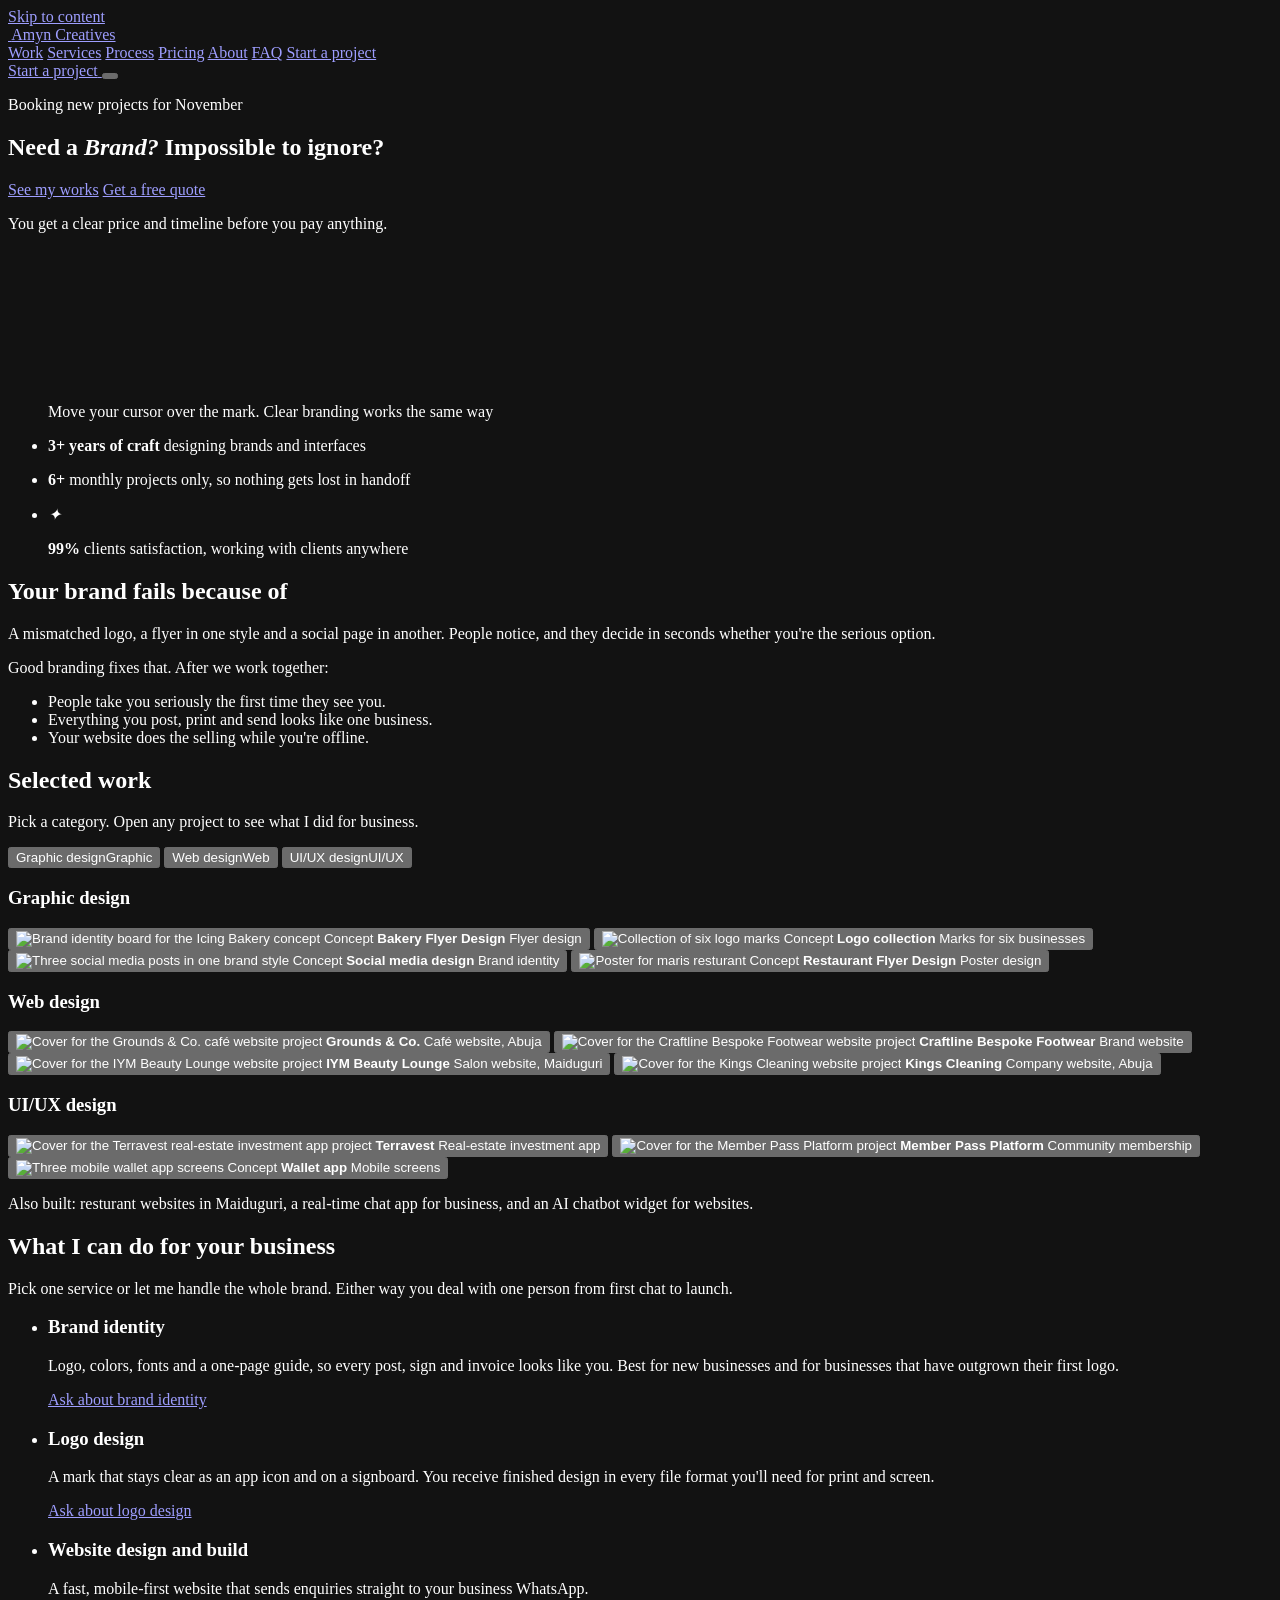
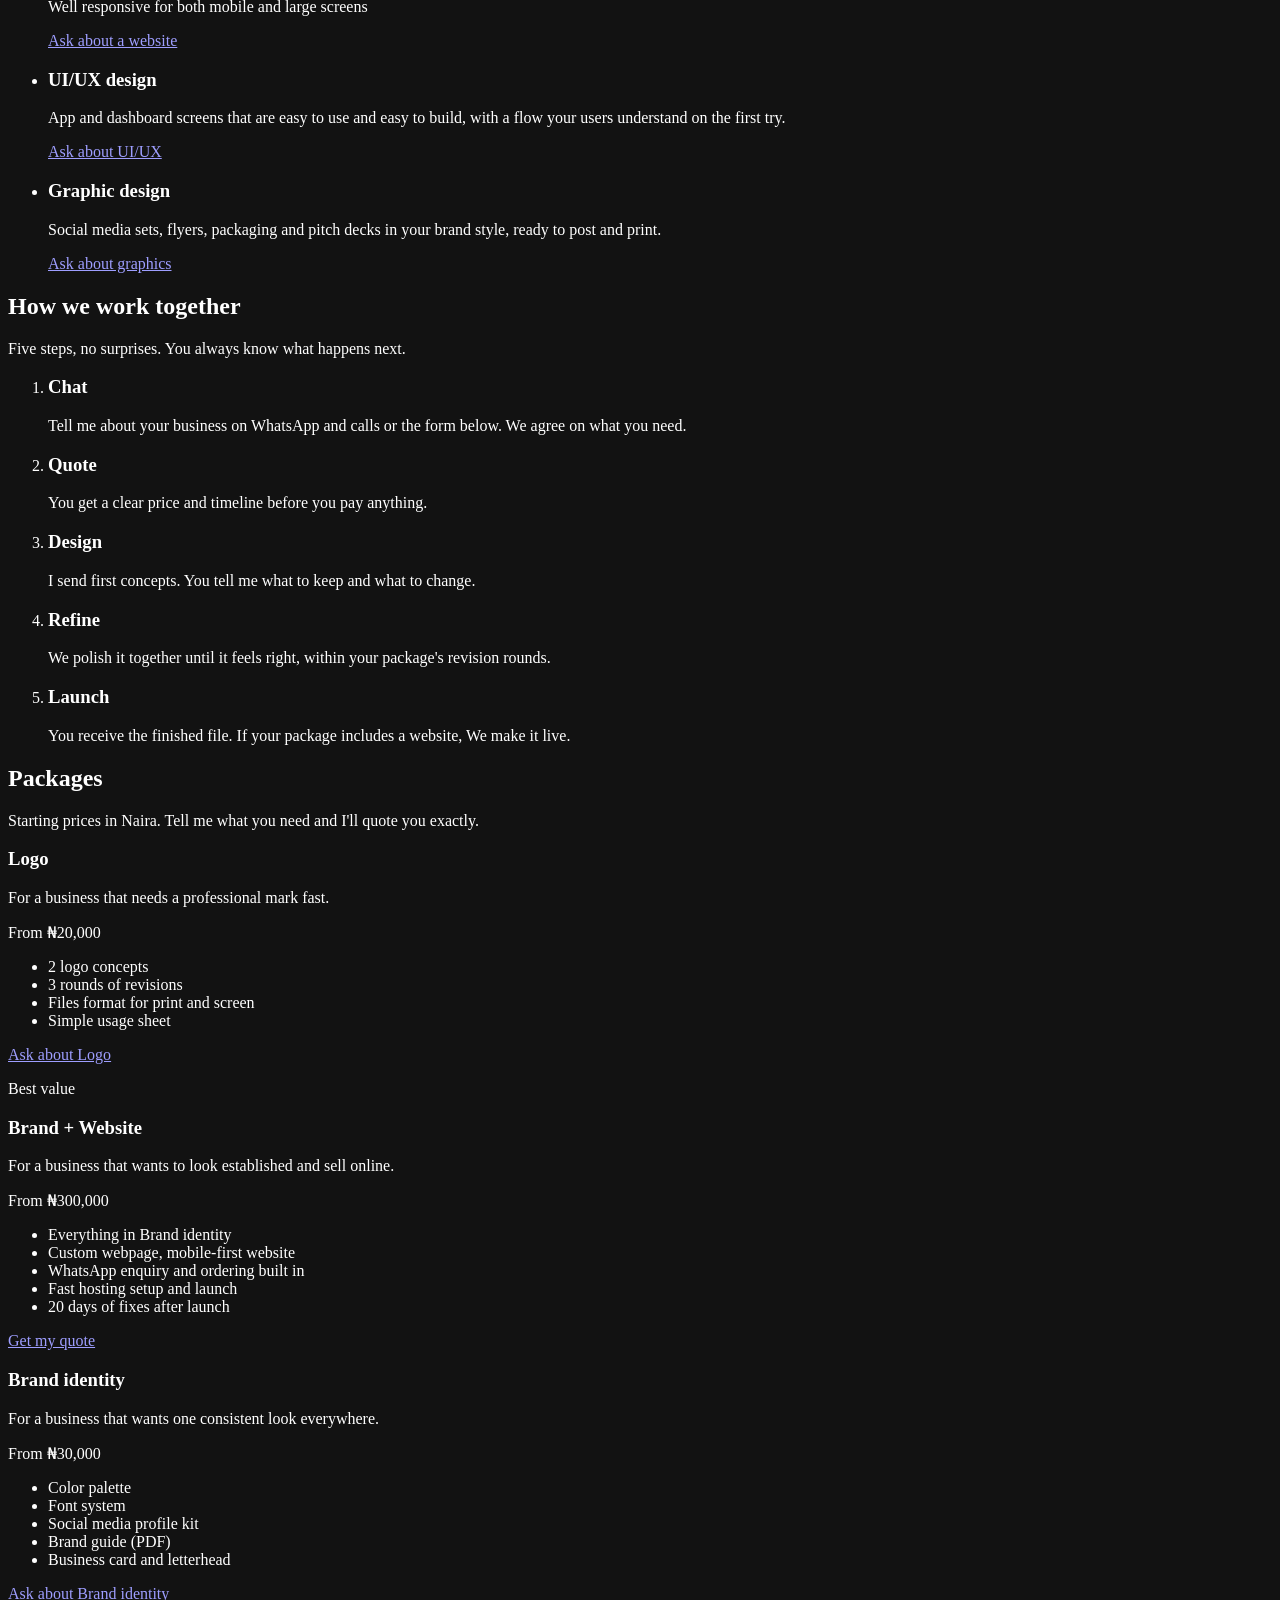
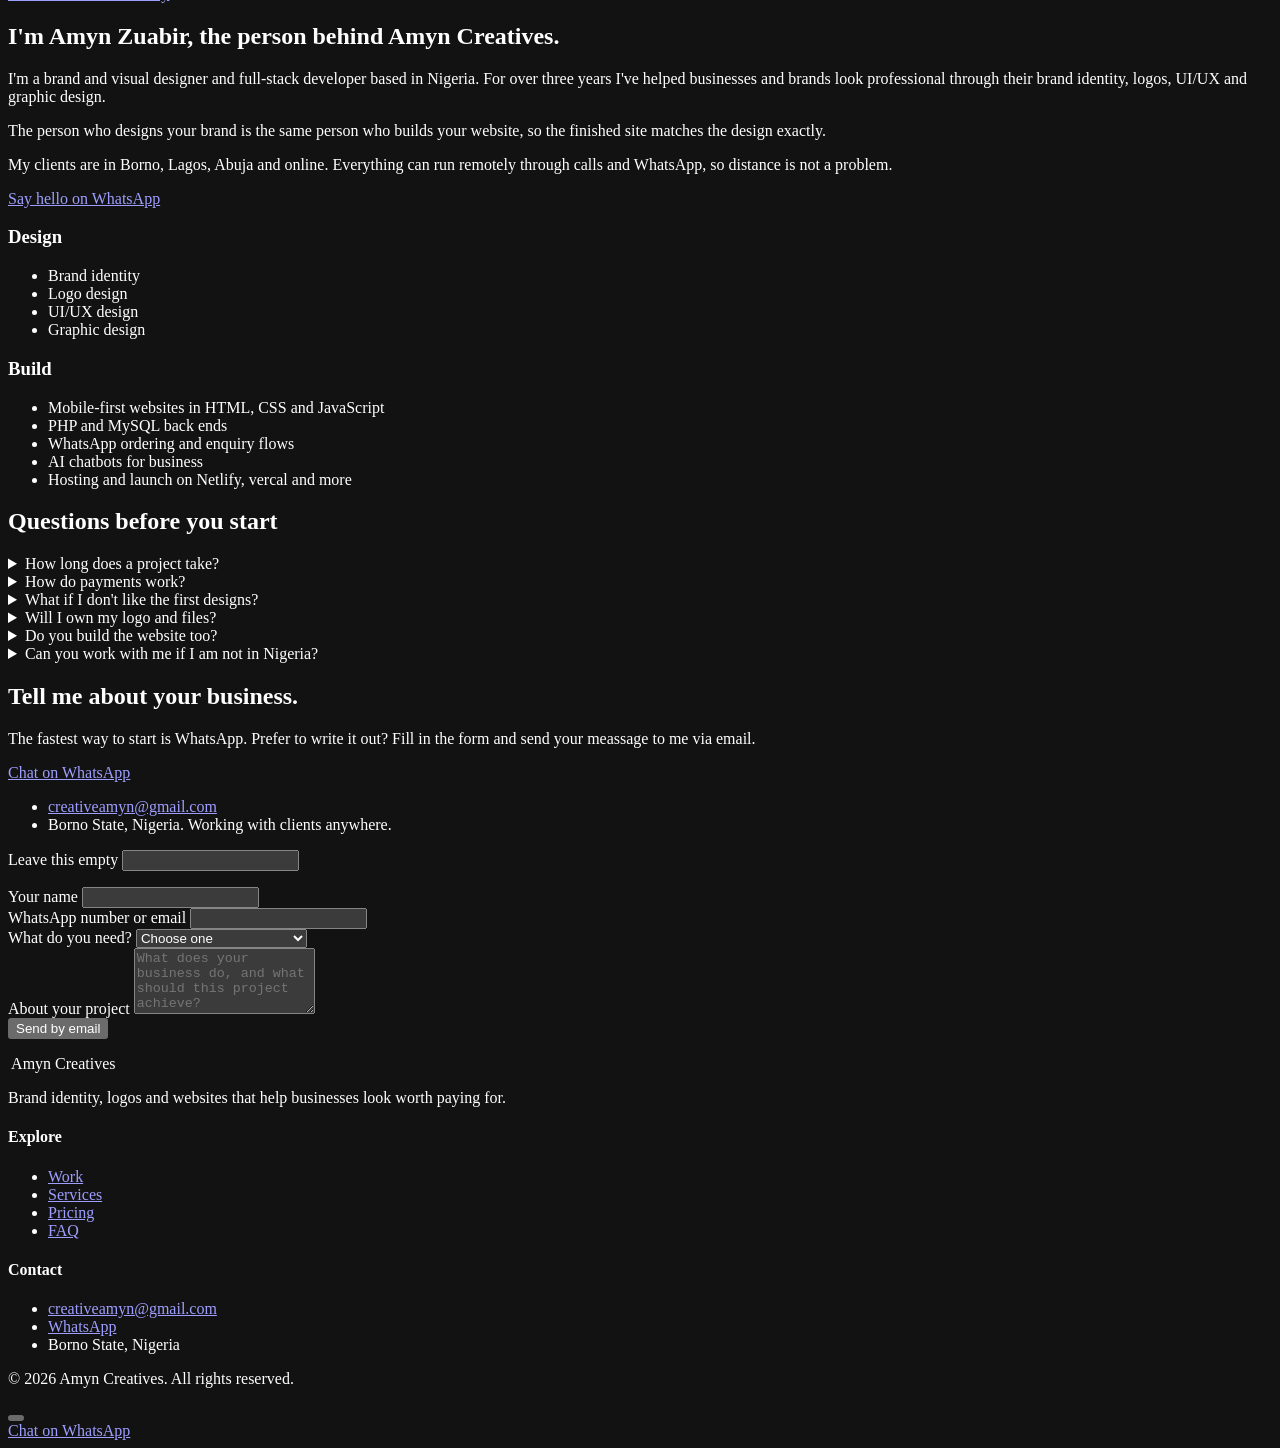
==== index.html @ 9a2e83d0 "Add files via upload" ====
<!DOCTYPE html>
<html lang="en" class="no-js">
<head>
  <meta charset="utf-8">
  <meta name="viewport" content="width=device-width, initial-scale=1, viewport-fit=cover">
  <title>Amyn Creatives | Brand identity, logo and website designer in Nigeria</title>
  <meta name="description" content="Amyn Creatives designs logos and brand identities, then builds the website that turns visitors into customers. Based in Borno State, working with clients across Nigeria and beyond.">
  <meta name="theme-color" content="#080B14">
  <meta name="color-scheme" content="dark">
  <link rel="canonical" href="https://amynpixels.netlify.app/">
  <link rel="icon" href="assets/favicon.png" type="image/png">

  <meta property="og:type" content="website">
  <meta property="og:title" content="Amyn Creatives | Build a brand that looks worth paying for">
  <meta property="og:description" content="Logo, brand identity and website design by Amyn. See my works and get a free quote on WhatsApp.">
  <meta property="og:url" content="https://amynpixels.netlify.app/">
  <meta property="og:image" content="https://amynpixels.netlify.app/assets/og-image.jpg">
  <meta property="og:image:width" content="1200">
  <meta property="og:image:height" content="630">
  <meta name="twitter:card" content="summary_large_image">

  <script>document.documentElement.className = "js";</script>

  <link rel="preload" href="assets/fonts/bricolage-grotesque-latin-wght-normal.woff2" as="font" type="font/woff2" crossorigin>
  <link rel="preload" href="assets/fonts/instrument-sans-latin-wght-normal.woff2" as="font" type="font/woff2" crossorigin>
  <link rel="preload" href="assets/fonts/fa-solid-subset.woff2" as="font" type="font/woff2" crossorigin>
  <link rel="stylesheet" href="css/fonts.css">
  <link rel="stylesheet" href="css/icons.css">
  <link rel="stylesheet" href="css/base.css">
  <link rel="stylesheet" href="css/components.css">
  <link rel="stylesheet" href="css/sections.css">
  <link rel="stylesheet" href="css/motion.css">
  <link rel="stylesheet" href="css/responsive.css">

  <script type="application/ld+json">
  {
    "@context": "https://schema.org",
    "@type": "ProfessionalService",
    "name": "Amyn Creatives",
    "description": "Brand identity, logo design, UI/UX and website design and development.",
    "url": "https://amynpixels.netlify.app/",
    "email": "creativeamyn@gmail.com",
    "areaServed": "Nigeria",
    "address": { "@type": "PostalAddress", "addressRegion": "Borno State", "addressCountry": "NG" },
    "founder": { "@type": "Person", "name": "Amyn" },
    "knowsAbout": ["Brand identity", "Logo design", "UI/UX design", "Graphic design", "Web development"]
  }
  </script>
</head>

 
<body data-whatsapp="2349039092831" data-hero-image="./assets/logo.png" data-hero-alt="" data-email="creativeamyn@gmail.com">

<svg width="0" height="0" style="position:absolute" aria-hidden="true" focusable="false">
  <symbol id="i-mark" viewBox="0 0 30 30">
    <rect width="30" height="30" rx="7" fill="#2B35F5"/>
    <g fill="#fff"><rect x="9" y="6" width="4" height="4"/><rect x="13" y="6" width="4" height="4"/><rect x="17" y="6" width="4" height="4"/><rect x="5" y="10" width="4" height="4"/><rect x="21" y="10" width="4" height="4"/><rect x="5" y="14" width="4" height="4"/><rect x="9" y="14" width="4" height="4"/><rect x="13" y="14" width="4" height="4"/><rect x="17" y="14" width="4" height="4"/><rect x="21" y="14" width="4" height="4"/><rect x="5" y="18" width="4" height="4"/><rect x="21" y="18" width="4" height="4"/><rect x="5" y="22" width="4" height="4"/><rect x="21" y="22" width="4" height="4"/></g>
    <rect x="21" y="2" width="4" height="4" fill="#FFC21A"/>
  </symbol>
</svg>

<a class="skip" href="#main">Skip to content</a>
<div class="progress" id="progress" aria-hidden="true"></div>

<header class="site-header" id="top">
  <div class="wrap bar">
    <a class="brand" href="#top" aria-label="Amyn Creatives, back to top">
      <!-- <svg class="brand-mark" width="30" height="30" aria-hidden="true"><use href="#i-mark"/></svg> -->
      <img src="/assets/logo.png" class="brand-mark" alt="">
      <span>Amyn Creatives</span>
    </a>

    <nav class="nav" id="nav" aria-label="Main">
      <a href="#work">Work</a>
      <a href="#services">Services</a>
      <a href="#process">Process</a>
      <a href="#pricing">Pricing</a>
      <a href="#about">About</a>
      <a href="#faq">FAQ</a>
      <a class="nav-cta" href="#contact" data-wa data-wa-msg="Hi Amyn, I found your portfolio and I'd like to talk about a project."><i class="fa-brands fa-whatsapp ico" aria-hidden="true"></i><span>Start a project</span></a>
    </nav>

    <div class="head-actions">
      <a class="btn btn-sm btn-primary" href="#contact" data-wa data-wa-msg="Hi Amyn, I found your portfolio and I'd like to talk about a project.">
        <i class="fa-brands fa-whatsapp ico" aria-hidden="true"></i><span>Start a project</span>
      </a>
      <a class="icon-btn wa" href="#contact" data-wa data-wa-msg="Hi Amyn, I found your portfolio and I'd like to talk about a project." aria-label="Chat on WhatsApp">
        <i class="fa-brands fa-whatsapp" aria-hidden="true"></i>
      </a>
      <button class="icon-btn menu-btn" id="menuBtn" type="button" aria-expanded="false" aria-controls="nav" aria-label="Open menu">
        <i class="fa-solid fa-bars" aria-hidden="true"></i><i class="fa-solid fa-xmark" aria-hidden="true"></i>
      </button>
    </div>
  </div>
</header>

<main id="main">

  <!-- HERO -->
  <section class="hero" aria-labelledby="hero-title">
    <div class="wrap hero-grid">
      <div class="hero-copy">
        <p class="status"><span class="dot" aria-hidden="true"></span>Booking new projects for November</p>
        <h1 id="hero-title">
          <span class="line"><span>Need a <em>Brand?</em> Impossible to ignore?</span></span>
        </h1>
        <div class="cta-row">
          <a class="btn btn-ghost btn-lg" href="#work"><span>See my works</span></a>
          <a class="btn btn-primary btn-lg" href="#contact" data-wa data-wa-msg="Hi Amyn, I found your portfolio. I'd like a quote for my project.">
            <i class="fa-brands fa-whatsapp ico" aria-hidden="true"></i><span>Get a free quote</span>
          </a>
        </div>
        <p class="reassure">You get a clear price and timeline before you pay anything.</p>
      </div>

      <figure class="hero-visual">
        <div class="lens-frame"><canvas id="lens" aria-hidden="true"></canvas></div>
        <figcaption id="lensHint">Move your cursor over the mark. Clear branding works the same way</figcaption>
      </figure>
    </div>

    <ul class="wrap facts">
      <li><span class="chip"><i class="fa-solid fa-award" aria-hidden="true"></i></span><p><strong>3+ years of craft</strong> designing brands and interfaces</p></li>
      <li><span class="chip"><i class="fa-solid fa-layer-group" aria-hidden="true"></i></span><p><strong>6+</strong> monthly projects only, so nothing gets lost in handoff</p></li>
      <li><span class="chip"><i class="fa-solid aria-hidden="true">✦</i></span><p><strong>99%</strong> clients satisfaction, working with clients anywhere</p></li>
    </ul>
  </section>

  <!-- PROBLEM / PROMISE --> 
  <section class="section shift" aria-labelledby="shift-title">
    <div class="wrap shift-grid">
      <h2 id="shift-title" data-reveal>Your brand fails because of</h2>
      <div class="shift-body" data-reveal>
        <p>A mismatched logo, a flyer in one style and a social page in another. People notice, and they decide in seconds whether you're the serious option.</p>
        <p>Good branding fixes that. After we work together:</p>
        <ul class="plain">
          <li>People take you seriously the first time they see you.</li>
          <li>Everything you post, print and send looks like one business.</li>
          <li>Your website does the selling while you're offline.</li>
        </ul>
      </div>
    </div>
  </section>

  <!-- WORK -->
  <section class="section" id="work" aria-labelledby="work-title">
    <div class="wrap">
      <div class="section-head" data-reveal>
        <h2 id="work-title">Selected work</h2>
        <p>Pick a category. Open any project to see what I did for business.</p>
      </div>

      <div class="tabs" id="workTabs" role="tablist" aria-label="Project categories" data-reveal>
        <span class="tab-ink" aria-hidden="true"></span>
        <button class="tab" role="tab" id="tab-graphic" type="button" aria-selected="true" aria-controls="panel-graphic" data-tab="graphic">
          <i class="fa-solid fa-palette" aria-hidden="true"></i><span class="long">Graphic design</span><span class="short">Graphic</span>
        </button>
        <button class="tab" role="tab" id="tab-web" type="button" aria-selected="false" aria-controls="panel-web" tabindex="-1" data-tab="web">
          <i class="fa-solid fa-laptop-code" aria-hidden="true"></i><span class="long">Web design</span><span class="short">Web</span>
        </button>
        <button class="tab" role="tab" id="tab-ux" type="button" aria-selected="false" aria-controls="panel-ux" tabindex="-1" data-tab="ux">
          <i class="fa-solid fa-mobile-screen-button" aria-hidden="true"></i><span class="long">UI/UX design</span><span class="short">UI/UX</span>
        </button>
      </div>

      <div class="tab-panels">
        <!-- Graphic design -->
        <div class="panel" id="panel-graphic" role="tabpanel" aria-labelledby="tab-graphic" data-layout="b">
          <h3 class="panel-title">Graphic design</h3>
          <button class="work" type="button" data-project="icing-bakery">
            <img src="assets/work/Icingbakery.jpg" width="1600" height="1100" alt="Brand identity board for the Icing Bakery concept" loading="eager">
            <span class="work-badge">Concept</span><span class="work-open" aria-hidden="true"><i class="fa-solid fa-expand"></i></span>
            <span class="work-cap"><strong>Bakery Flyer Design </strong> Flyer design</span>
          </button>
          <button class="work" type="button" data-project="logo-collection">
            <img src="assets/work/logo-collection.webp" width="1600" height="1100" alt="Collection of six logo marks" loading="eager">
            <span class="work-badge">Concept</span><span class="work-open" aria-hidden="true"><i class="fa-solid fa-expand"></i></span>
            <span class="work-cap"><strong>Logo collection</strong> Marks for six businesses</span>
          </button>
          <button class="work" type="button" data-project="social-set">
            <img src="assets/work/shoptab.jpg" width="1600" height="1100" alt="Three social media posts in one brand style" loading="eager">
            <span class="work-badge">Concept</span><span class="work-open" aria-hidden="true"><i class="fa-solid fa-expand"></i></span>
            <span class="work-cap"><strong>Social media design</strong> Brand identity</span>
          </button>
          <button class="work" type="button" data-project="maris-foods">
            <img src="assets/work/marisfoods.jpg" width="1600" height="1100" alt="Poster for maris resturant" loading="eager">
            <span class="work-badge">Concept</span><span class="work-open" aria-hidden="true"><i class="fa-solid fa-expand"></i></span>
            <span class="work-cap"><strong>Restaurant Flyer Design</strong> Poster design</span>
          </button>
        </div>

        <!-- Web design -->
        <div class="panel" id="panel-web" role="tabpanel" aria-labelledby="tab-web" data-layout="a">
          <h3 class="panel-title">Web design</h3>
          <button class="work" type="button" data-project="grounds">
            <img src="assets/work/grounds.webp" width="1600" height="1100" alt="Cover for the Grounds & Co. café website project" loading="eager">
            <span class="work-open" aria-hidden="true"><i class="fa-solid fa-expand"></i></span>
            <span class="work-cap"><strong>Grounds &amp; Co.</strong> Café website, Abuja</span>
          </button>
          <button class="work" type="button" data-project="craftline">
            <img src="assets/work/craftline.webp" width="1600" height="1100" alt="Cover for the Craftline Bespoke Footwear website project" loading="eager">
            <span class="work-open" aria-hidden="true"><i class="fa-solid fa-expand"></i></span>
            <span class="work-cap"><strong>Craftline Bespoke Footwear</strong> Brand website</span>
          </button>
          <button class="work" type="button" data-project="iym">
            <img src="assets/work/iym.webp" width="1600" height="1100" alt="Cover for the IYM Beauty Lounge website project" loading="eager">
            <span class="work-open" aria-hidden="true"><i class="fa-solid fa-expand"></i></span>
            <span class="work-cap"><strong>IYM Beauty Lounge</strong> Salon website, Maiduguri</span>
          </button>
          <button class="work" type="button" data-project="kings">
            <img src="assets/work/kings.webp" width="1600" height="1100" alt="Cover for the Kings Cleaning website project" loading="eager">
            <span class="work-open" aria-hidden="true"><i class="fa-solid fa-expand"></i></span>
            <span class="work-cap"><strong>Kings Cleaning</strong> Company website, Abuja</span>
          </button>
        </div>

        <!-- UI/UX design -->
        <div class="panel" id="panel-ux" role="tabpanel" aria-labelledby="tab-ux" data-layout="row3">
          <h3 class="panel-title">UI/UX design</h3>
          <button class="work" type="button" data-project="terravest">
            <img src="assets/work/terravest.webp" width="1600" height="1100" alt="Cover for the Terravest real-estate investment app project" loading="eager">
            <span class="work-open" aria-hidden="true"><i class="fa-solid fa-expand"></i></span>
            <span class="work-cap"><strong>Terravest</strong> Real-estate investment app</span>
          </button>
          <button class="work" type="button" data-project="passes">
            <img src="assets/work/passes.webp" width="1600" height="1100" alt="Cover for the Member Pass Platform project" loading="eager">
            <span class="work-open" aria-hidden="true"><i class="fa-solid fa-expand"></i></span>
            <span class="work-cap"><strong>Member Pass Platform</strong> Community membership</span>
          </button>
          <button class="work" type="button" data-project="wallet-app">
            <img src="assets/work/wallet-app.webp" width="1600" height="1100" alt="Three mobile wallet app screens" loading="eager">
            <span class="work-badge">Concept</span><span class="work-open" aria-hidden="true"><i class="fa-solid fa-expand"></i></span>
            <span class="work-cap"><strong>Wallet app</strong> Mobile screens</span>
          </button>
        </div>
      </div>

      <p class="work-more" data-reveal> <span>Also built:</span> resturant websites in Maiduguri, a real-time chat app for business, and an AI chatbot widget for websites.</p>
    </div>
  </section>

  <!-- SERVICES -->
  <section class="section alt" id="services" aria-labelledby="services-title">
    <div class="wrap">
      <div class="section-head" data-reveal>
        <h2 id="services-title">What I can do for your business</h2>
        <p>Pick one service or let me handle the whole brand. Either way you deal with one person from first chat to launch.</p>
      </div>

      <ul class="services">
        <li data-reveal>
          <div class="svc-head"><span class="chip"><i class="fa-solid fa-swatchbook" aria-hidden="true"></i></span><h3>Brand identity</h3></div>
          <p>Logo, colors, fonts and a one-page guide, so every post, sign and invoice looks like you. Best for new businesses and for businesses that have outgrown their first logo.</p>
          <a class="text-link" href="#contact" data-wa data-wa-msg="Hi Amyn, I'm interested in brand identity design.">Ask about brand identity</a>
        </li>
        <li data-reveal>
          <div class="svc-head"><span class="chip"><i class="fa-solid fa-signature" aria-hidden="true"></i></span><h3>Logo design</h3></div>
          <p>A mark that stays clear as an app icon and on a signboard. You receive finished design in every file format you'll need for print and screen.</p>
          <a class="text-link" href="#contact" data-wa data-wa-msg="Hi Amyn, I'm interested in logo design.">Ask about logo design</a>
        </li>
        <li data-reveal>
          <div class="svc-head"><span class="chip"><i class="fa-solid fa-laptop-code" aria-hidden="true"></i></span><h3>Website design and build</h3></div>
          <p>A fast, mobile-first website that sends enquiries straight to your business WhatsApp. <br> Well responsive for both mobile and large screens</p>
          <a class="text-link" href="#contact" data-wa data-wa-msg="Hi Amyn, I'm interested in a website for my business.">Ask about a website</a>
        </li>
        <li data-reveal>
          <div class="svc-head"><span class="chip"><i class="fa-solid fa-mobile-screen-button" aria-hidden="true"></i></span><h3>UI/UX design</h3></div>
          <p>App and dashboard screens that are easy to use and easy to build, with a flow your users understand on the first try.</p>
          <a class="text-link" href="#contact" data-wa data-wa-msg="Hi Amyn, I'm interested in UI/UX design for an app or product.">Ask about UI/UX</a>
        </li>
        <li data-reveal>
          <div class="svc-head"><span class="chip"><i class="fa-solid fa-palette" aria-hidden="true"></i></span><h3>Graphic design</h3></div>
          <p>Social media sets, flyers, packaging and pitch decks in your brand style, ready to post and print.</p>
          <a class="text-link" href="#contact" data-wa data-wa-msg="Hi Amyn, I need graphic design work (social posts, flyers or print).">Ask about graphics</a>
        </li>
      </ul>
    </div>
  </section>

  <!-- PROCESS -->
  <section class="section" id="process" aria-labelledby="process-title">
    <div class="wrap">
      <div class="section-head" data-reveal>
        <h2 id="process-title">How we work together</h2>
        <p>Five steps, no surprises. You always know what happens next.</p>
      </div>

      <ol class="steps" id="steps">
        <li style="--i:0"><span class="chip"><i class="fa-solid fa-comments" aria-hidden="true"></i></span><h3>Chat</h3><p>Tell me about your business on WhatsApp and calls or the form below. We agree on what you need.</p></li>
        <li style="--i:1"><span class="chip"><i class="fa-solid fa-file-invoice-dollar" aria-hidden="true"></i></span><h3>Quote</h3><p>You get a clear price and timeline before you pay anything.</p></li>
        <li style="--i:2"><span class="chip"><i class="fa-solid fa-pen-ruler" aria-hidden="true"></i></span><h3>Design</h3><p>I send first concepts. You tell me what to keep and what to change.</p></li>
        <li style="--i:3"><span class="chip"><i class="fa-solid fa-wand-magic-sparkles" aria-hidden="true"></i></span><h3>Refine</h3><p>We polish it together until it feels right, within your package's revision rounds.</p></li>
        <li style="--i:4"><span class="chip"><i class="fa-solid fa-rocket" aria-hidden="true"></i></span><h3>Launch</h3><p>You receive the finished file. If your package includes a website, We make it live.</p></li>
      </ol>
    </div>
  </section>

  <!-- PRICING -->
  <section class="section dark" id="pricing" aria-labelledby="pricing-title">
    <div class="wrap">
      <div class="section-head" data-reveal>
        <h2 id="pricing-title">Packages</h2>
        <p>Starting prices in Naira. Tell me what you need and I'll quote you exactly.</p>
      </div>

      <div class="plans" data-stagger>
        <article class="plan">
          <h3>Logo</h3>
          <p class="plan-for">For a business that needs a professional mark fast.</p>
          <p class="price"><span>From</span> ₦20,000</p>
          <ul class="ticks">
            <li>2 logo concepts</li>
            <li>3 rounds of revisions</li>
            <li>Files format for print and screen</li>
            <li>Simple usage sheet</li>
          </ul>
          <a class="btn btn-light" href="#contact" data-wa data-wa-msg="Hi Amyn, I'm interested in the Logo package.">
            <i class="fa-brands fa-whatsapp ico" aria-hidden="true"></i><span>Ask about Logo</span>
          </a>
        </article>

        <article class="plan featured">
          <p class="badge">Best value</p>
          <h3>Brand + Website</h3>
          <p class="plan-for">For a business that wants to look established and sell online.</p>
          <p class="price"><span>From</span> ₦300,000</p>
          <ul class="ticks">
            <li>Everything in Brand identity</li>
            <li>Custom webpage, mobile-first website</li>
            <li>WhatsApp enquiry and ordering built in</li>
            <li>Fast hosting setup and launch</li>
            <li>20 days of fixes after launch</li>
          </ul>
          <a class="btn btn-primary" href="#contact" data-wa data-wa-msg="Hi Amyn, I'm interested in the Brand + Website package.">
            <i class="fa-brands fa-whatsapp ico" aria-hidden="true"></i><span>Get my quote</span>
          </a>
        </article>

        <article class="plan">
          <h3>Brand identity</h3>
          <p class="plan-for">For a business that wants one consistent look everywhere.</p>
          <p class="price"><span>From</span> ₦30,000</p>
          <ul class="ticks">
            <li>Color palette</li>
            <li>Font system</li>
            <li>Social media profile kit</li>
            <li>Brand guide (PDF)</li>
            <li>Business card and letterhead</li>
          </ul>
          <a class="btn btn-light" href="#contact" data-wa data-wa-msg="Hi Amyn, I'm interested in the Brand identity package.">
            <i class="fa-brands fa-whatsapp ico" aria-hidden="true"></i><span>Ask about Brand identity</span>
          </a>
        </article>
      </div>
    </div>
  </section>

  <!-- ABOUT -->
  <section class="section" id="about" aria-labelledby="about-title">
    <div class="wrap about-grid">
      <div class="about-copy" data-reveal>
        <h2 id="about-title">I'm <span>Amyn Zuabir,</span> the person behind Amyn Creatives.</h2>
        <p>I'm a brand and visual designer and full-stack developer based in Nigeria. For over three years I've helped businesses and brands look professional through  their brand identity, logos, UI/UX and graphic design.</p>
        <p>The person who designs your brand is the same person who builds your website, so the finished site matches the design exactly.</p>
        <p>My clients are in Borno, Lagos, Abuja and online. Everything can run remotely through calls and WhatsApp, so distance is not a problem.</p>
        <a class="btn btn-primary" href="#contact" data-wa data-wa-msg="Hi Amyn, I read your About section and I'd like to work with you.">
          <i class="fa-brands fa-whatsapp ico" aria-hidden="true"></i><span>Say hello on WhatsApp</span>
        </a>
      </div>

      <div class="skills" data-reveal>
        <h3><span class="chip"><i class="fa-solid fa-pen-nib" aria-hidden="true"></i></span>Design</h3>
        <ul class="skill-list">
          <li>Brand identity</li>
          <li>Logo design</li>
          <li>UI/UX design</li>
          <li>Graphic design</li>
        </ul>
        <h3><span class="chip"><i class="fa-solid fa-code" aria-hidden="true"></i></span>Build</h3>
        <ul class="skill-list">
          <li>Mobile-first websites in HTML, CSS and JavaScript</li>
          <li>PHP and MySQL back ends</li>
          <li>WhatsApp ordering and enquiry flows</li>
          <li>AI chatbots for business</li>
          <li>Hosting and launch on Netlify, vercal and more</li>
        </ul>
      </div>
    </div>
  </section>

  <!-- FAQ -->
  <section class="section alt" id="faq" aria-labelledby="faq-title">
    <div class="wrap faq-grid">
      <h2 id="faq-title" data-reveal>Questions before you start</h2>
      <div class="faq" data-reveal>
        <details>
          <summary>How long does a project take?</summary>
          <p>A logo usually takes about a week. A full brand identity takes two to three weeks. Brand and website together takes three to eight weeks. The biggest factor is how quickly you send feedback.</p>
        </details>
        <details>
          <summary>How do payments work?</summary>
          <p>You pay a 50% deposit to start and the balance before I send the final files. Payment is by bank transfer.</p>
        </details>
        <details>
          <summary>What if I don't like the first designs?</summary>
          <p>Every package includes revision rounds. I also ask questions up front about your business and customers, so the first round is already close to what you want.</p>
        </details>
        <details>
          <summary>Will I own my logo and files?</summary>
          <p>Yes. Once you choose to pay for it, the final logo and brand files belong to you.</p>
        </details>
        <details>
          <summary>Do you build the website too?</summary>
          <p>Yes. I design and code your site, connect enquiries, and put it live. Domain and hosting fees are paid by you directly to the provider, and I can help you with that too.</p>
        </details>
        <details>
          <summary>Can you work with me if I am not in Nigeria?</summary>
          <p>Yes. Everything can be remotely, through calls, so you can be anywhere.</p>
        </details>
      </div>
    </div>
  </section>

  <!-- CONTACT -->
  <section class="section contact" id="contact" aria-labelledby="contact-title">
    <div class="wrap contact-grid">
      <div class="contact-copy" data-reveal>
        <h2 id="contact-title">Tell me about your business.</h2>
        <p>The fastest way to start is WhatsApp. Prefer to write it out? Fill in the form and send your meassage to me via email.</p>
        <a class="btn btn-gold btn-lg" href="mailto:creativeamyn@gmail.com" data-wa data-wa-msg="Hi Amyn, I'd like to start a project with you.">
          <i class="fa-brands fa-whatsapp ico" aria-hidden="true"></i><span>Chat on WhatsApp</span>
        </a>
        <ul class="contact-list">
          <li><span class="chip"><i class="fa-solid fa-envelope" aria-hidden="true"></i></span><a href="mailto:creativeamyn@gmail.com">creativeamyn@gmail.com</a></li>
          <li><span class="chip"><i class="fa-solid fa-location-dot" aria-hidden="true"></i></span><span>Borno State, Nigeria. Working with clients anywhere.</span></li>
        </ul>
      </div>

      <form class="form" id="projectForm" name="project" method="POST" action="/thanks.html" data-netlify="true" netlify-honeypot="bot-field" data-reveal>
        <input type="hidden" name="form-name" value="project">
        <p class="hp"><label>Leave this empty <input name="bot-field" tabindex="-1" autocomplete="off"></label></p>

        <div class="field">
          <label for="f-name">Your name</label>
          <input id="f-name" name="name" type="text" autocomplete="name" required>
        </div>
        <div class="field">
          <label for="f-reach">WhatsApp number or email</label>
          <input id="f-reach" name="contact" type="text" autocomplete="off" required>
        </div>
        <div class="field">
          <label for="f-service">What do you need?</label>
          <select id="f-service" name="service" required>
            <option value="" selected disabled>Choose one</option>
            <option>Logo</option>
            <option>Gpahic design</option>
            <option>Brand identity</option>
            <option>Thumbnail</option>
            <option>Website</option>
            <option>Flyer design</option>
            <option>Brand and website</option>
            <option>App or dashboard design</option>
            <option>Something else</option>
          </select>
        </div>
        <div class="field">
          <label for="f-msg">About your project</label>
          <textarea id="f-msg" name="message" rows="4" placeholder="What does your business do, and what should this project achieve?" required></textarea>
        </div>
        <div class="form-actions">
          <button class="btn btn-primary btn-lg" type="submit" id="sendMail">
            <i class="fa-solid fa-paper-plane ico" aria-hidden="true"></i><span>Send by email</span>
          </button>
          <button class="btn btn-ghost btn-lg" type="button" id="sendWa" hidden>
            <i class="fa-brands fa-whatsapp ico" aria-hidden="true"></i><span>Send on WhatsApp instead</span>
          </button>
        </div>
        <p class="form-note" id="formNote" role="status" aria-live="polite"></p>
      </form>
    </div>
  </section>
</main>

<footer class="site-footer">
  <div class="wrap foot">
    <div>
      <p class="foot-brand"><img src="/assets/logo.png" class="brand-mark" alt=""> Amyn Creatives</p>
      <p>Brand identity, logos and websites that help businesses look worth paying for.</p>
    </div>
    <div>
      <h4>Explore</h4>
      <ul>
        <li><a href="#work">Work</a></li>
        <li><a href="#services">Services</a></li>
        <li><a href="#pricing">Pricing</a></li>
        <li><a href="#faq">FAQ</a></li>
      </ul>
    </div>
    <div>
      <h4>Contact</h4>
      <ul>
        <li><a class="mail" href="mailto:creativeamyn@gmail.com">creativeamyn@gmail.com</a></li>
        <li><a href="#contact" data-wa data-wa-msg="Hi Amyn, I'd like to talk about a project.">WhatsApp</a></li>
        <li>Borno State, Nigeria</li>
      </ul>
    </div>
    <p class="copy">&copy; <span id="year">2026</span> Amyn Creatives. All rights reserved.</p>
  </div>
</footer>

<button class="to-top" id="toTop" type="button" aria-label="Back to top"><i class="fa-solid fa-arrow-up" aria-hidden="true"></i></button>

<!-- Mobile sticky call to action -->
<div class="sticky-cta" id="stickyCta" aria-hidden="true">
  <a class="btn btn-primary btn-block" href="#contact" data-wa data-wa-msg="Hi Amyn, I found your portfolio and I'd like to talk about a project." tabindex="-1">
    <i class="fa-brands fa-whatsapp ico" aria-hidden="true"></i><span>Chat on WhatsApp</span>
  </a>
</div>

<!-- Project details -->
<dialog class="case" id="case" aria-labelledby="caseTitle">
  <button class="case-close" type="button" id="caseClose" aria-label="Close project details"><i class="fa-solid fa-xmark" aria-hidden="true"></i></button>
  <div class="case-media" id="caseMedia">
    <img id="caseImg" alt="" width="1600" height="1100">
  </div>
  <div class="case-body">
    <p class="case-meta" id="caseMeta"></p>
    <h3 id="caseTitle"></h3>
    <p id="caseSummary"></p>
    <h4>What I did</h4>
    <ul class="ticks dark-ticks" id="caseDid"></ul>
    <p class="case-stack" id="caseStack"></p>
    <a class="btn btn-primary" id="caseCta" href="#contact" data-wa>
      <i class="fa-brands fa-whatsapp ico" aria-hidden="true"></i><span>Get something like this</span>
    </a>
  </div>
</dialog>

<script src="js/projects.js" defer></script>
<script src="js/core.js" defer></script>
<script src="js/nav.js" defer></script>
<script src="js/lens.js" defer></script>
<script src="js/work.js" defer></script>
<script src="js/form.js" defer></script>
<script src="js/motion.js" defer></script>
</body>
</html>
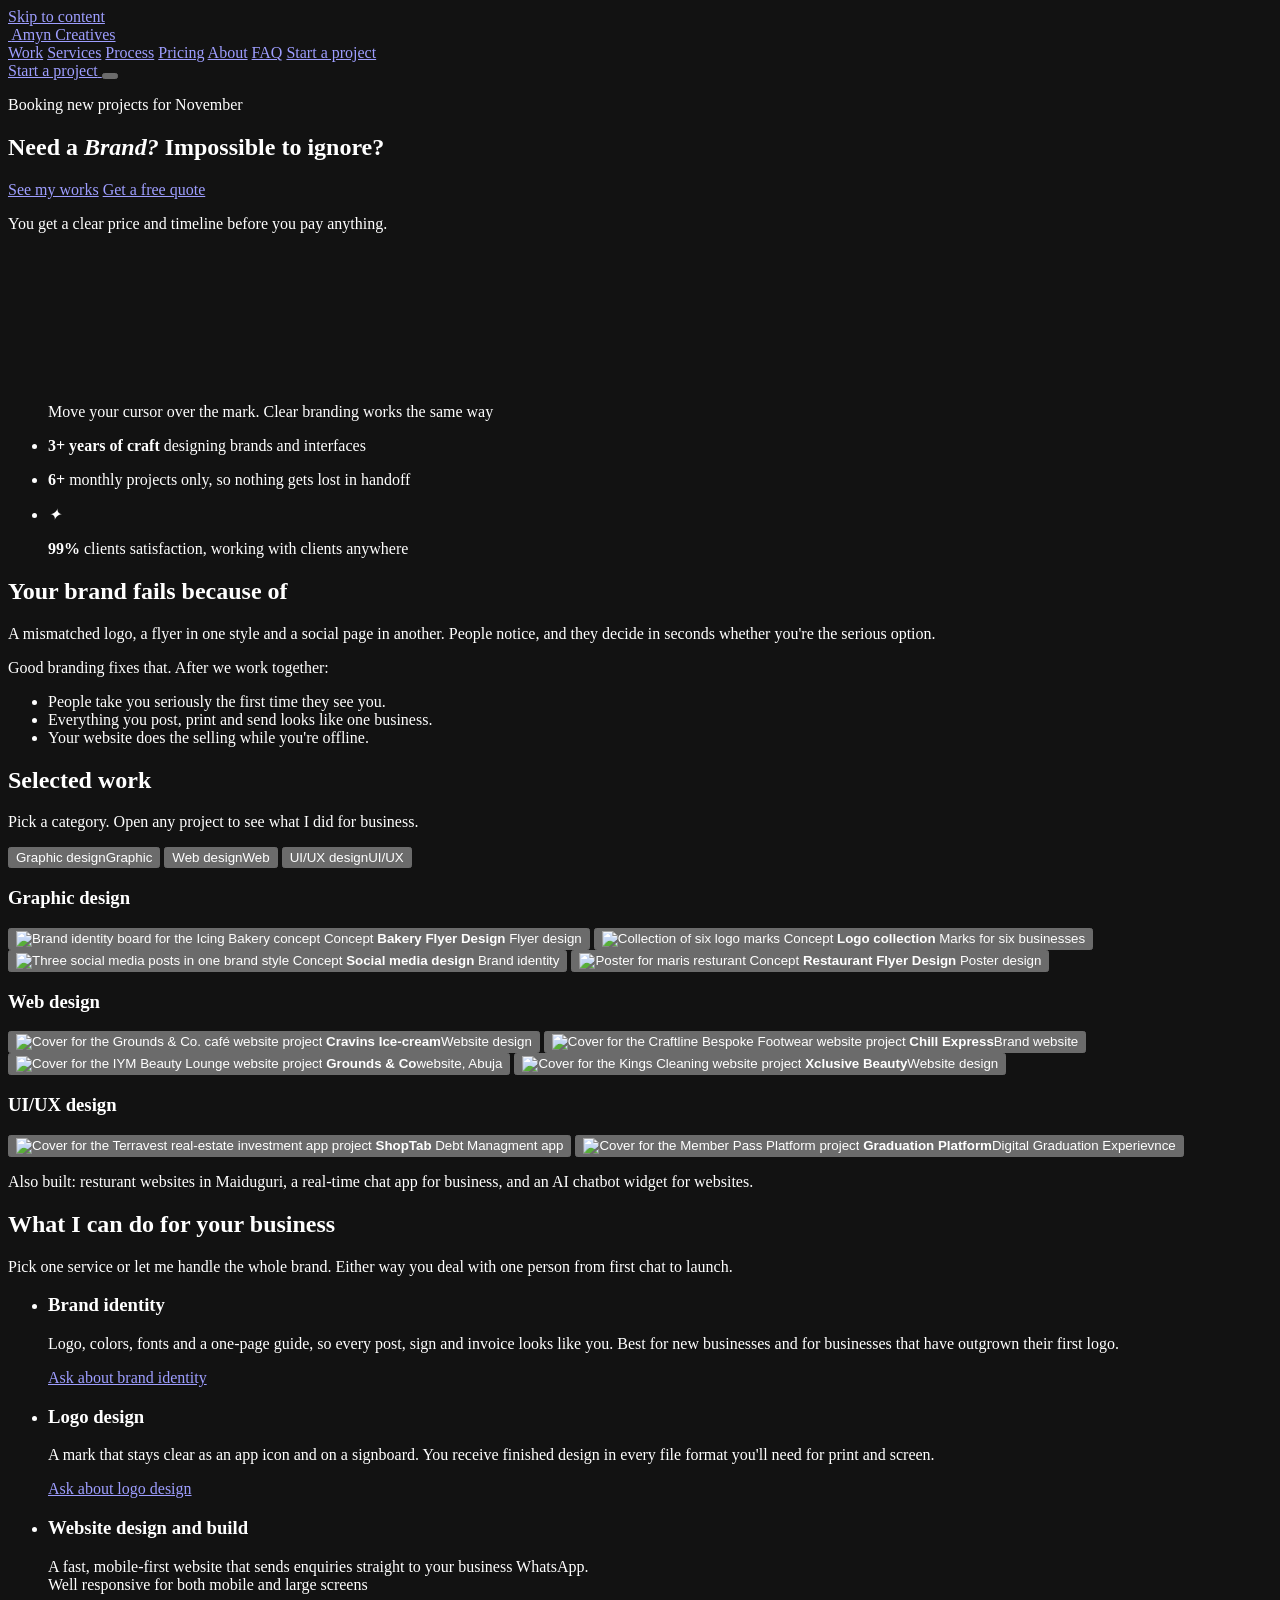
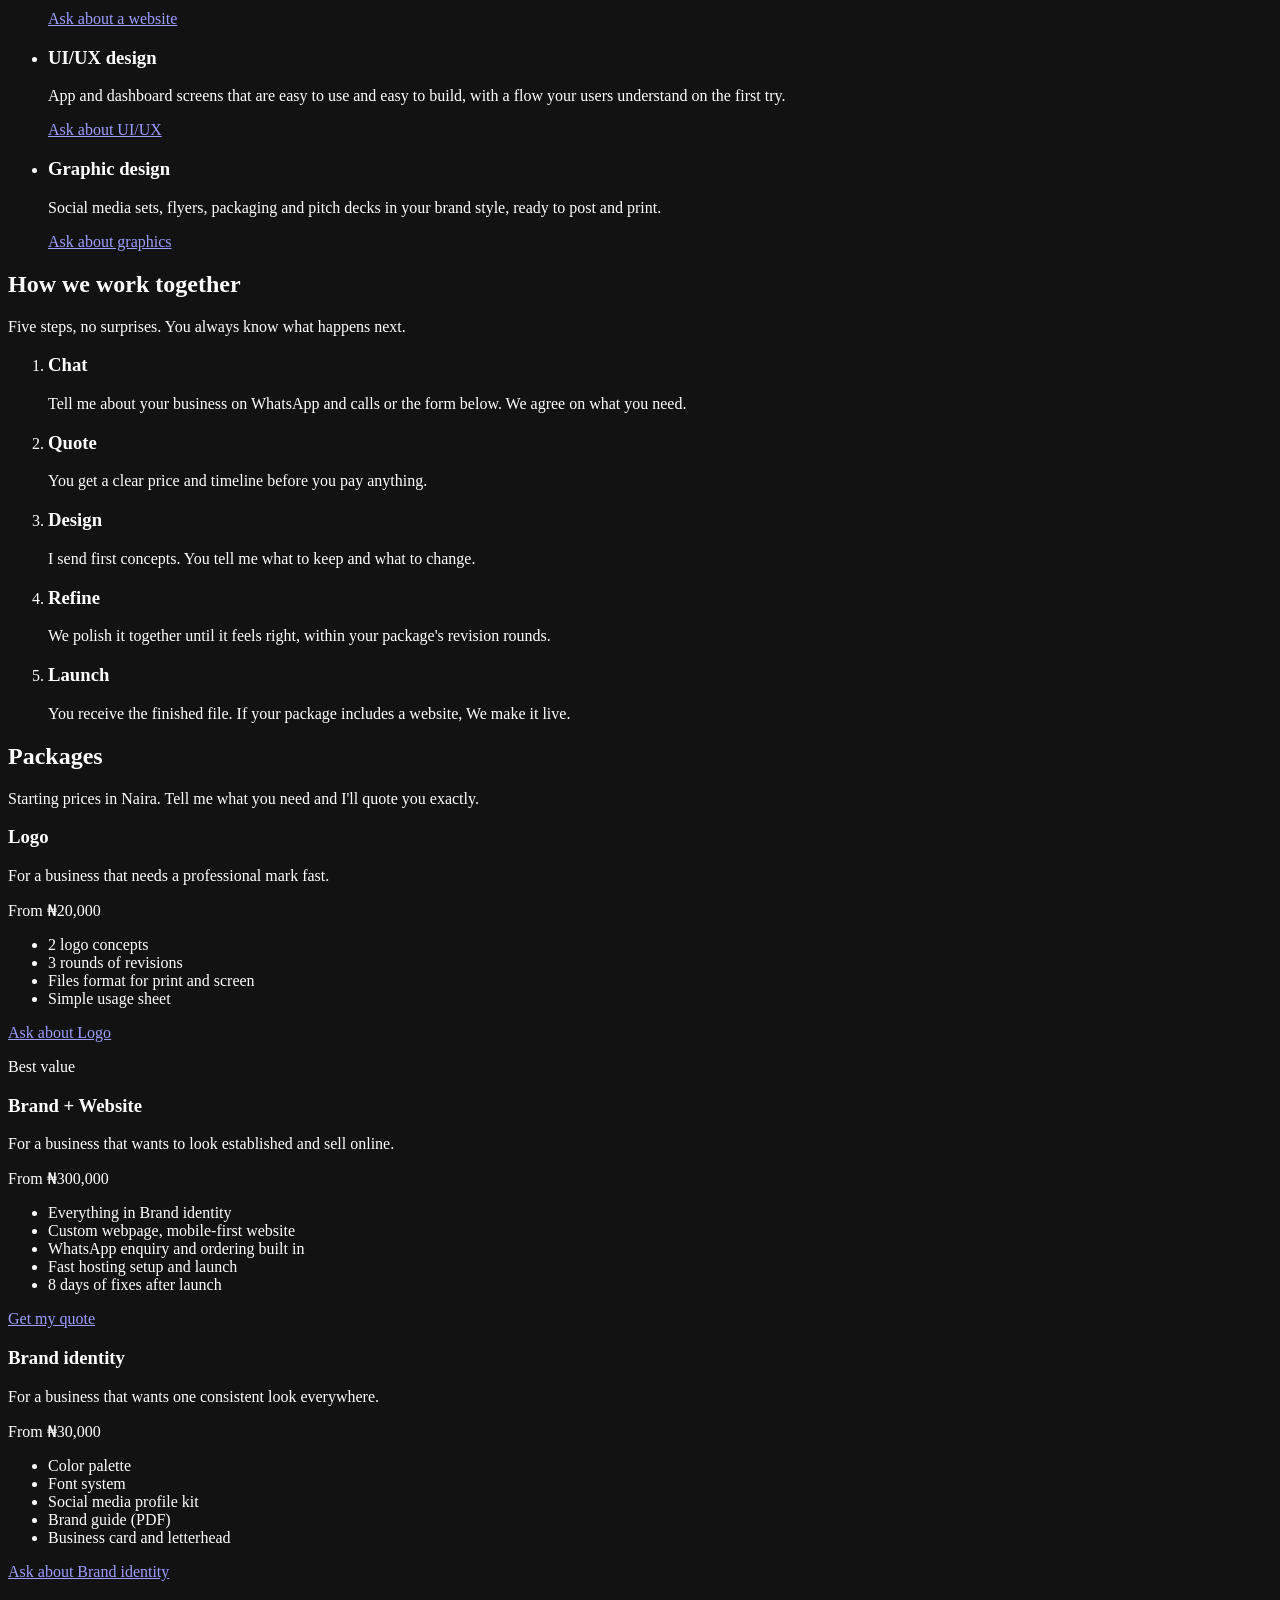
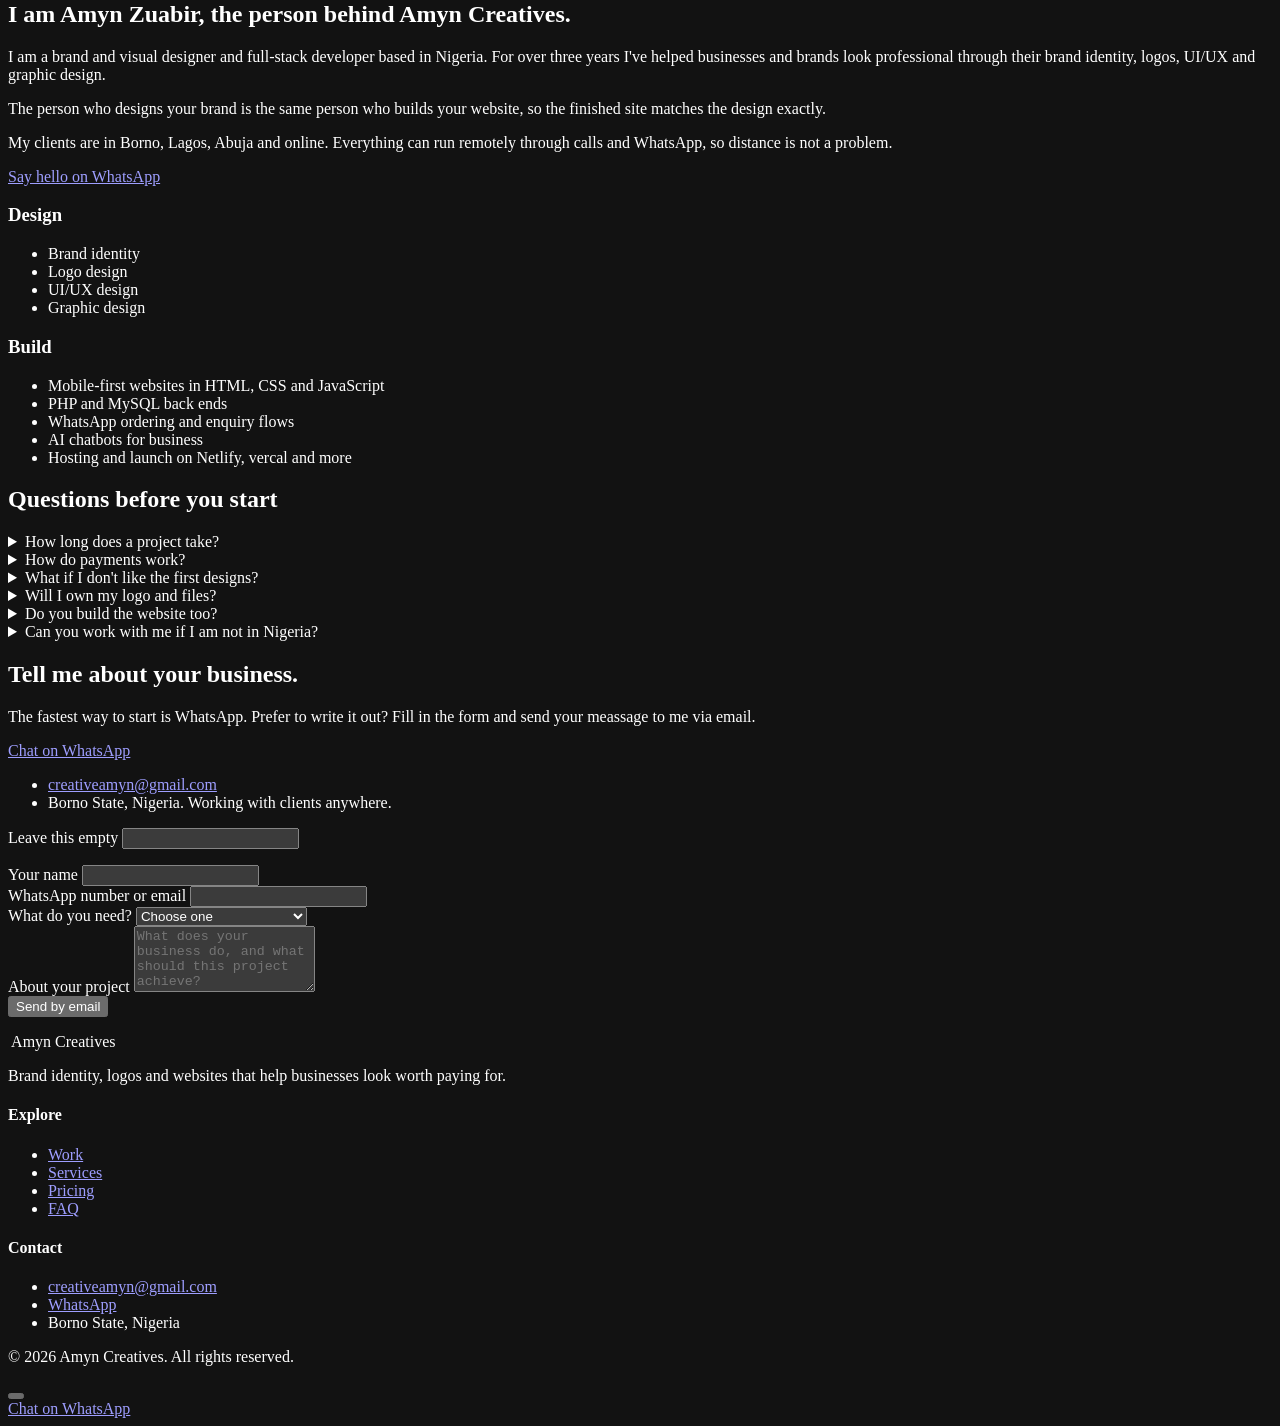
==== commit f3ac9213: "Add files via upload" ====
--- a/index.html
+++ b/index.html
@@ -49,7 +49,7 @@
 </head>
 
  
-<body data-whatsapp="2349039092831" data-hero-image="./assets/logo.png" data-hero-alt="" data-email="creativeamyn@gmail.com">
+<body data-whatsapp="2349039092831" data-hero-image="./assets/logo.webp" data-hero-alt="" data-email="creativeamyn@gmail.com">
 
 <svg width="0" height="0" style="position:absolute" aria-hidden="true" focusable="false">
   <symbol id="i-mark" viewBox="0 0 30 30">
@@ -66,7 +66,7 @@
   <div class="wrap bar">
     <a class="brand" href="#top" aria-label="Amyn Creatives, back to top">
       <!-- <svg class="brand-mark" width="30" height="30" aria-hidden="true"><use href="#i-mark"/></svg> -->
-      <img src="/assets/logo.png" class="brand-mark" alt="">
+      <img src="/assets/logo.webp" class="brand-mark" alt="">
       <span>Amyn Creatives</span>
     </a>
 
@@ -168,7 +168,7 @@
         <div class="panel" id="panel-graphic" role="tabpanel" aria-labelledby="tab-graphic" data-layout="b">
           <h3 class="panel-title">Graphic design</h3>
           <button class="work" type="button" data-project="icing-bakery">
-            <img src="assets/work/Icingbakery.jpg" width="1600" height="1100" alt="Brand identity board for the Icing Bakery concept" loading="eager">
+            <img src="assets/work/Icingbakery.webp" width="1600" height="1100" alt="Brand identity board for the Icing Bakery concept" loading="eager">
             <span class="work-badge">Concept</span><span class="work-open" aria-hidden="true"><i class="fa-solid fa-expand"></i></span>
             <span class="work-cap"><strong>Bakery Flyer Design </strong> Flyer design</span>
           </button>
@@ -178,12 +178,12 @@
             <span class="work-cap"><strong>Logo collection</strong> Marks for six businesses</span>
           </button>
           <button class="work" type="button" data-project="social-set">
-            <img src="assets/work/shoptab.jpg" width="1600" height="1100" alt="Three social media posts in one brand style" loading="eager">
+            <img src="assets/work/shoptab.webp" width="1600" height="1100" alt="Three social media posts in one brand style" loading="eager">
             <span class="work-badge">Concept</span><span class="work-open" aria-hidden="true"><i class="fa-solid fa-expand"></i></span>
             <span class="work-cap"><strong>Social media design</strong> Brand identity</span>
           </button>
           <button class="work" type="button" data-project="maris-foods">
-            <img src="assets/work/marisfoods.jpg" width="1600" height="1100" alt="Poster for maris resturant" loading="eager">
+            <img src="assets/work/marisfoods.webp" width="1600" height="1100" alt="Poster for maris resturant" loading="eager">
             <span class="work-badge">Concept</span><span class="work-open" aria-hidden="true"><i class="fa-solid fa-expand"></i></span>
             <span class="work-cap"><strong>Restaurant Flyer Design</strong> Poster design</span>
           </button>
@@ -193,24 +193,24 @@
         <div class="panel" id="panel-web" role="tabpanel" aria-labelledby="tab-web" data-layout="a">
           <h3 class="panel-title">Web design</h3>
           <button class="work" type="button" data-project="grounds">
-            <img src="assets/work/grounds.webp" width="1600" height="1100" alt="Cover for the Grounds & Co. café website project" loading="eager">
+            <img src="assets/work/cravis-prev.webp" width="1600" height="1100" alt="Cover for the Grounds & Co. café website project" loading="eager">
             <span class="work-open" aria-hidden="true"><i class="fa-solid fa-expand"></i></span>
-            <span class="work-cap"><strong>Grounds &amp; Co.</strong> Café website, Abuja</span>
+            <span class="work-cap"><strong>Cravins Ice-cream</strong>Website design</span>
           </button>
           <button class="work" type="button" data-project="craftline">
-            <img src="assets/work/craftline.webp" width="1600" height="1100" alt="Cover for the Craftline Bespoke Footwear website project" loading="eager">
+            <img src="assets/work/chill-prev.webp" width="1600" height="1100" alt="Cover for the Craftline Bespoke Footwear website project" loading="eager">
             <span class="work-open" aria-hidden="true"><i class="fa-solid fa-expand"></i></span>
-            <span class="work-cap"><strong>Craftline Bespoke Footwear</strong> Brand website</span>
+            <span class="work-cap"><strong>Chill Express</strong>Brand website</span>
           </button>
           <button class="work" type="button" data-project="iym">
-            <img src="assets/work/iym.webp" width="1600" height="1100" alt="Cover for the IYM Beauty Lounge website project" loading="eager">
+            <img src="assets/work/Ground-prev.webp" width="1600" height="1100" alt="Cover for the IYM Beauty Lounge website project" loading="eager">
             <span class="work-open" aria-hidden="true"><i class="fa-solid fa-expand"></i></span>
-            <span class="work-cap"><strong>IYM Beauty Lounge</strong> Salon website, Maiduguri</span>
+            <span class="work-cap"><strong>Grounds & Co</strong>website, Abuja</span>
           </button>
           <button class="work" type="button" data-project="kings">
-            <img src="assets/work/kings.webp" width="1600" height="1100" alt="Cover for the Kings Cleaning website project" loading="eager">
+            <img src="assets/work/xclusive.webp" width="1600" height="1100" alt="Cover for the Kings Cleaning website project" loading="eager">
             <span class="work-open" aria-hidden="true"><i class="fa-solid fa-expand"></i></span>
-            <span class="work-cap"><strong>Kings Cleaning</strong> Company website, Abuja</span>
+            <span class="work-cap"><strong>Xclusive Beauty</strong>Website design</span>
           </button>
         </div>
 
@@ -218,20 +218,20 @@
         <div class="panel" id="panel-ux" role="tabpanel" aria-labelledby="tab-ux" data-layout="row3">
           <h3 class="panel-title">UI/UX design</h3>
           <button class="work" type="button" data-project="terravest">
-            <img src="assets/work/terravest.webp" width="1600" height="1100" alt="Cover for the Terravest real-estate investment app project" loading="eager">
+            <img src="assets/work/shoptabui.webp" width="1600" height="1100" alt="Cover for the Terravest real-estate investment app project" loading="eager">
             <span class="work-open" aria-hidden="true"><i class="fa-solid fa-expand"></i></span>
-            <span class="work-cap"><strong>Terravest</strong> Real-estate investment app</span>
+            <span class="work-cap"><strong>ShopTab</strong> Debt Managment app</span>
           </button>
           <button class="work" type="button" data-project="passes">
-            <img src="assets/work/passes.webp" width="1600" height="1100" alt="Cover for the Member Pass Platform project" loading="eager">
+            <img src="assets/work/graduation-ui.webp" width="1600" height="1100" alt="Cover for the Member Pass Platform project" loading="eager">
             <span class="work-open" aria-hidden="true"><i class="fa-solid fa-expand"></i></span>
-            <span class="work-cap"><strong>Member Pass Platform</strong> Community membership</span>
-          </button>
-          <button class="work" type="button" data-project="wallet-app">
+            <span class="work-cap"><strong>Graduation Platform</strong>Digital Graduation Experievnce</span>
+          </button>
+          <!-- <button class="work" type="button" data-project="wallet-app">
             <img src="assets/work/wallet-app.webp" width="1600" height="1100" alt="Three mobile wallet app screens" loading="eager">
             <span class="work-badge">Concept</span><span class="work-open" aria-hidden="true"><i class="fa-solid fa-expand"></i></span>
             <span class="work-cap"><strong>Wallet app</strong> Mobile screens</span>
-          </button>
+          </button> -->
         </div>
       </div>
 
@@ -251,22 +251,22 @@
         <li data-reveal>
           <div class="svc-head"><span class="chip"><i class="fa-solid fa-swatchbook" aria-hidden="true"></i></span><h3>Brand identity</h3></div>
           <p>Logo, colors, fonts and a one-page guide, so every post, sign and invoice looks like you. Best for new businesses and for businesses that have outgrown their first logo.</p>
-          <a class="text-link" href="#contact" data-wa data-wa-msg="Hi Amyn, I'm interested in brand identity design.">Ask about brand identity</a>
+          <a class="text-link" href="#contact" data-wa data-wa-msg="Hi Amyn, I am interested in brand identity design.">Ask about brand identity</a>
         </li>
         <li data-reveal>
           <div class="svc-head"><span class="chip"><i class="fa-solid fa-signature" aria-hidden="true"></i></span><h3>Logo design</h3></div>
           <p>A mark that stays clear as an app icon and on a signboard. You receive finished design in every file format you'll need for print and screen.</p>
-          <a class="text-link" href="#contact" data-wa data-wa-msg="Hi Amyn, I'm interested in logo design.">Ask about logo design</a>
+          <a class="text-link" href="#contact" data-wa data-wa-msg="Hi Amyn, I am interested in logo design.">Ask about logo design</a>
         </li>
         <li data-reveal>
           <div class="svc-head"><span class="chip"><i class="fa-solid fa-laptop-code" aria-hidden="true"></i></span><h3>Website design and build</h3></div>
           <p>A fast, mobile-first website that sends enquiries straight to your business WhatsApp. <br> Well responsive for both mobile and large screens</p>
-          <a class="text-link" href="#contact" data-wa data-wa-msg="Hi Amyn, I'm interested in a website for my business.">Ask about a website</a>
+          <a class="text-link" href="#contact" data-wa data-wa-msg="Hi Amyn, I am interested in a website for my business.">Ask about a website</a>
         </li>
         <li data-reveal>
           <div class="svc-head"><span class="chip"><i class="fa-solid fa-mobile-screen-button" aria-hidden="true"></i></span><h3>UI/UX design</h3></div>
           <p>App and dashboard screens that are easy to use and easy to build, with a flow your users understand on the first try.</p>
-          <a class="text-link" href="#contact" data-wa data-wa-msg="Hi Amyn, I'm interested in UI/UX design for an app or product.">Ask about UI/UX</a>
+          <a class="text-link" href="#contact" data-wa data-wa-msg="Hi Amyn, I am interested in UI/UX design for an app or product.">Ask about UI/UX</a>
         </li>
         <li data-reveal>
           <div class="svc-head"><span class="chip"><i class="fa-solid fa-palette" aria-hidden="true"></i></span><h3>Graphic design</h3></div>
@@ -314,7 +314,7 @@
             <li>Files format for print and screen</li>
             <li>Simple usage sheet</li>
           </ul>
-          <a class="btn btn-light" href="#contact" data-wa data-wa-msg="Hi Amyn, I'm interested in the Logo package.">
+          <a class="btn btn-light" href="#contact" data-wa data-wa-msg="Hi Amyn, I am interested in the Logo package.">
             <i class="fa-brands fa-whatsapp ico" aria-hidden="true"></i><span>Ask about Logo</span>
           </a>
         </article>
@@ -329,9 +329,9 @@
             <li>Custom webpage, mobile-first website</li>
             <li>WhatsApp enquiry and ordering built in</li>
             <li>Fast hosting setup and launch</li>
-            <li>20 days of fixes after launch</li>
+            <li>8 days of fixes after launch</li>
           </ul>
-          <a class="btn btn-primary" href="#contact" data-wa data-wa-msg="Hi Amyn, I'm interested in the Brand + Website package.">
+          <a class="btn btn-primary" href="#contact" data-wa data-wa-msg="Hi Amyn, I am interested in the Brand + Website package.">
             <i class="fa-brands fa-whatsapp ico" aria-hidden="true"></i><span>Get my quote</span>
           </a>
         </article>
@@ -347,7 +347,7 @@
             <li>Brand guide (PDF)</li>
             <li>Business card and letterhead</li>
           </ul>
-          <a class="btn btn-light" href="#contact" data-wa data-wa-msg="Hi Amyn, I'm interested in the Brand identity package.">
+          <a class="btn btn-light" href="#contact" data-wa data-wa-msg="Hi Amyn, I am interested in the Brand identity package.">
             <i class="fa-brands fa-whatsapp ico" aria-hidden="true"></i><span>Ask about Brand identity</span>
           </a>
         </article>
@@ -359,8 +359,8 @@
   <section class="section" id="about" aria-labelledby="about-title">
     <div class="wrap about-grid">
       <div class="about-copy" data-reveal>
-        <h2 id="about-title">I'm <span>Amyn Zuabir,</span> the person behind Amyn Creatives.</h2>
-        <p>I'm a brand and visual designer and full-stack developer based in Nigeria. For over three years I've helped businesses and brands look professional through  their brand identity, logos, UI/UX and graphic design.</p>
+        <h2 id="about-title">I am <span>Amyn Zuabir,</span> the person behind Amyn Creatives.</h2>
+        <p>I am a brand and visual designer and full-stack developer based in Nigeria. For over three years I've helped businesses and brands look professional through  their brand identity, logos, UI/UX and graphic design.</p>
         <p>The person who designs your brand is the same person who builds your website, so the finished site matches the design exactly.</p>
         <p>My clients are in Borno, Lagos, Abuja and online. Everything can run remotely through calls and WhatsApp, so distance is not a problem.</p>
         <a class="btn btn-primary" href="#contact" data-wa data-wa-msg="Hi Amyn, I read your About section and I'd like to work with you.">
@@ -484,7 +484,7 @@
 <footer class="site-footer">
   <div class="wrap foot">
     <div>
-      <p class="foot-brand"><img src="/assets/logo.png" class="brand-mark" alt=""> Amyn Creatives</p>
+      <p class="foot-brand"><img src="/assets/logo.webp" class="brand-mark" alt=""> Amyn Creatives</p>
       <p>Brand identity, logos and websites that help businesses look worth paying for.</p>
     </div>
     <div>
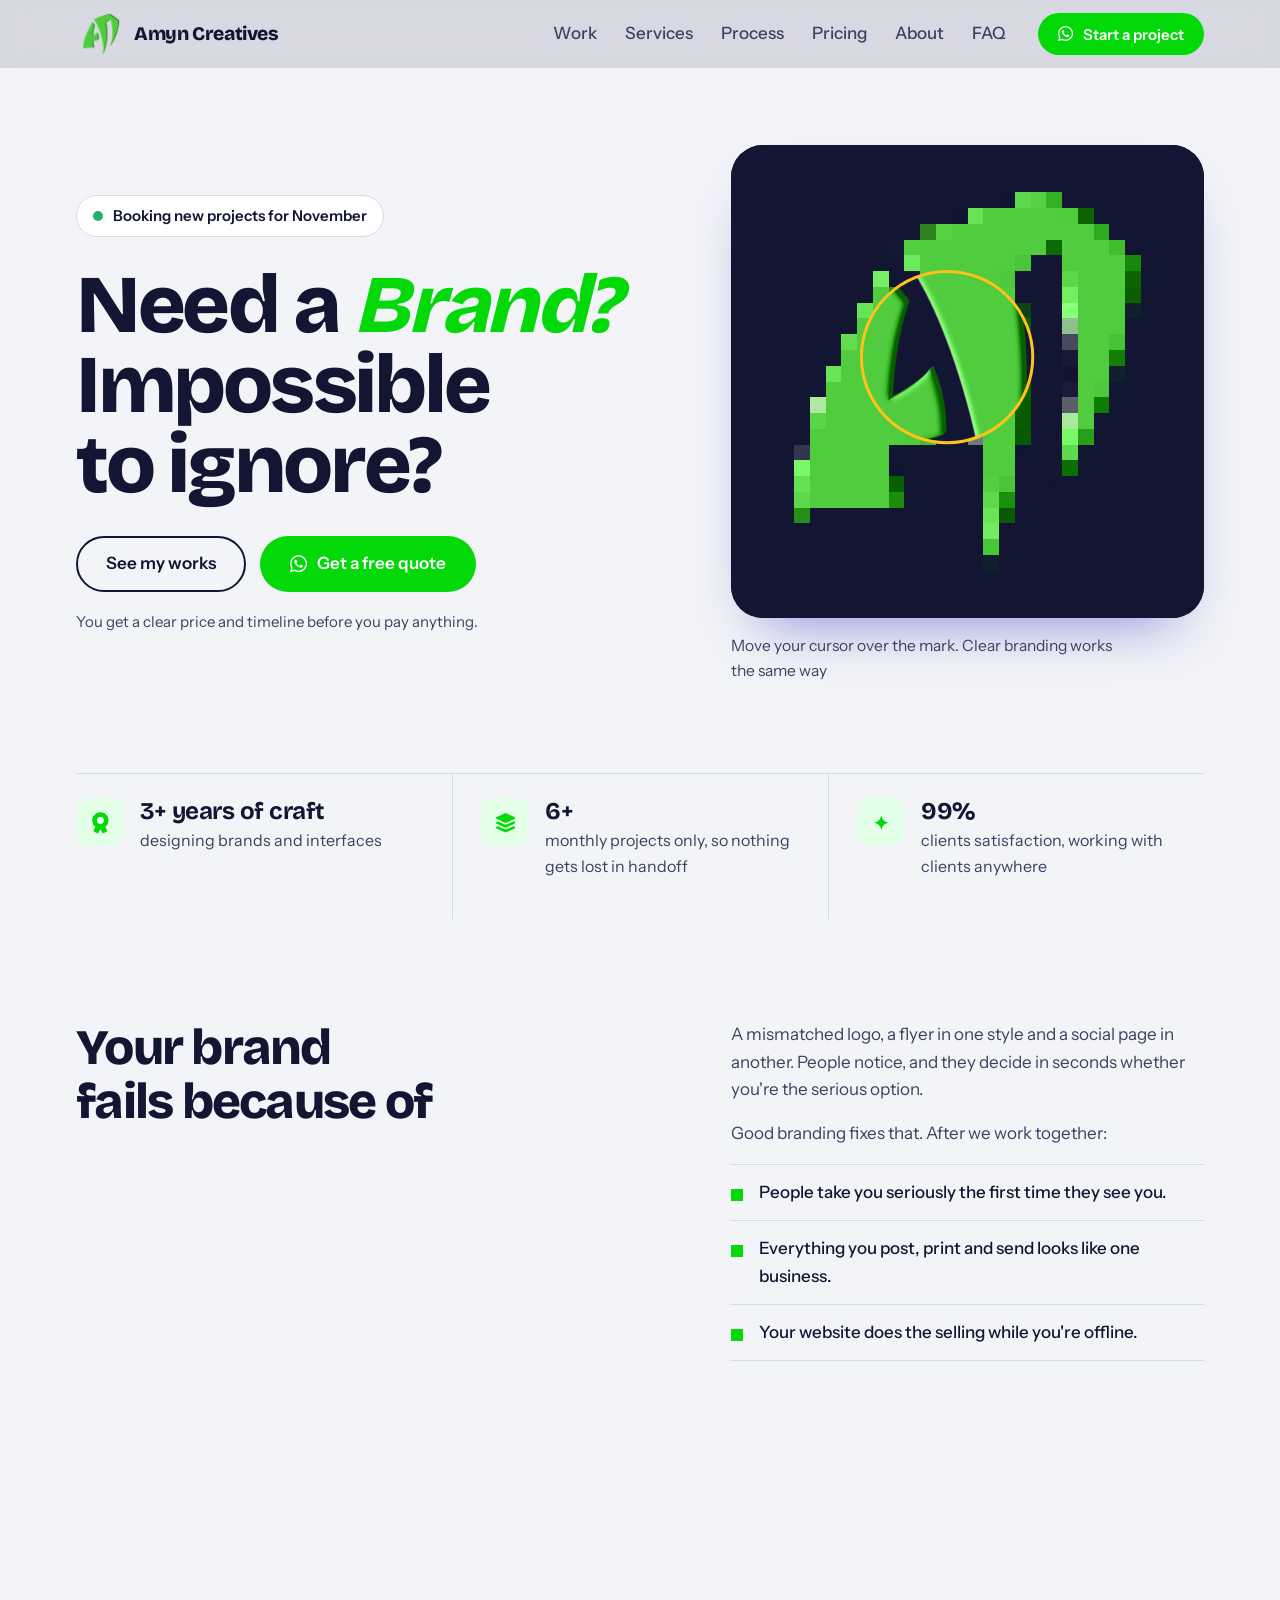
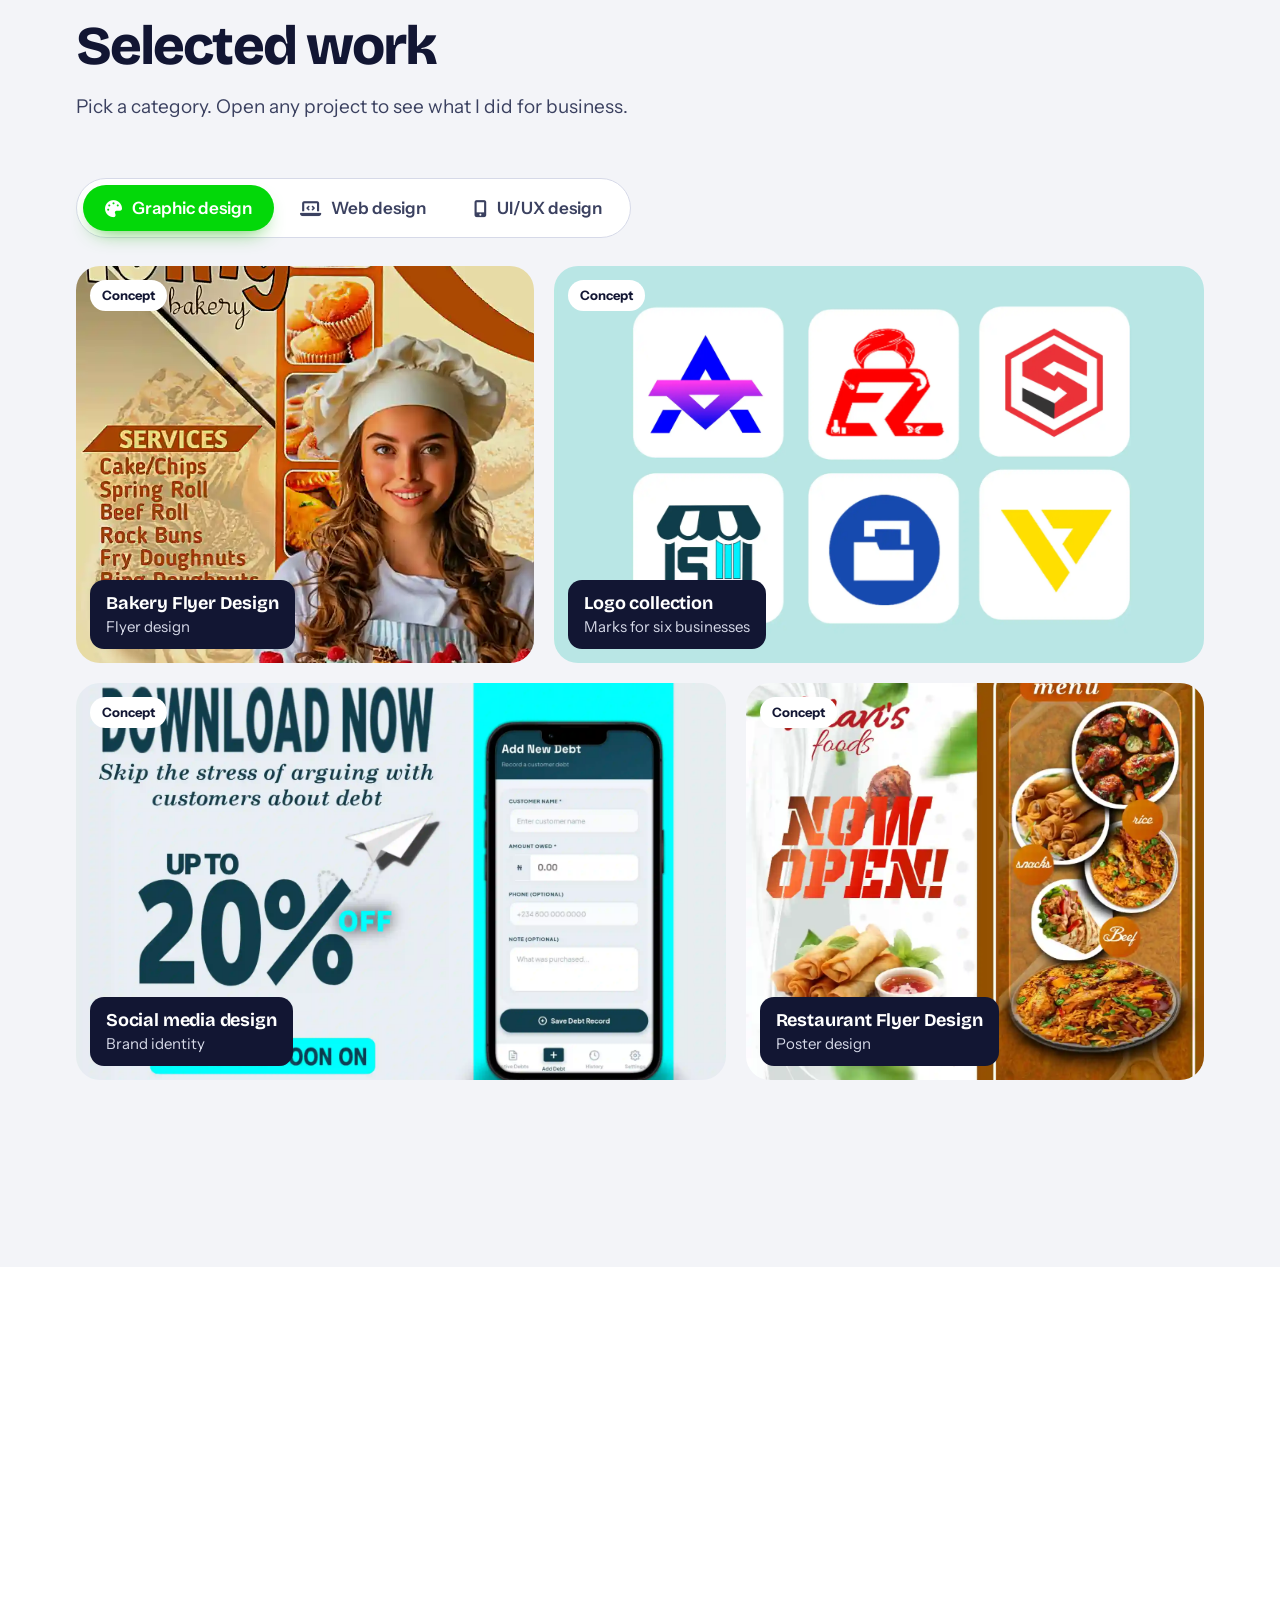
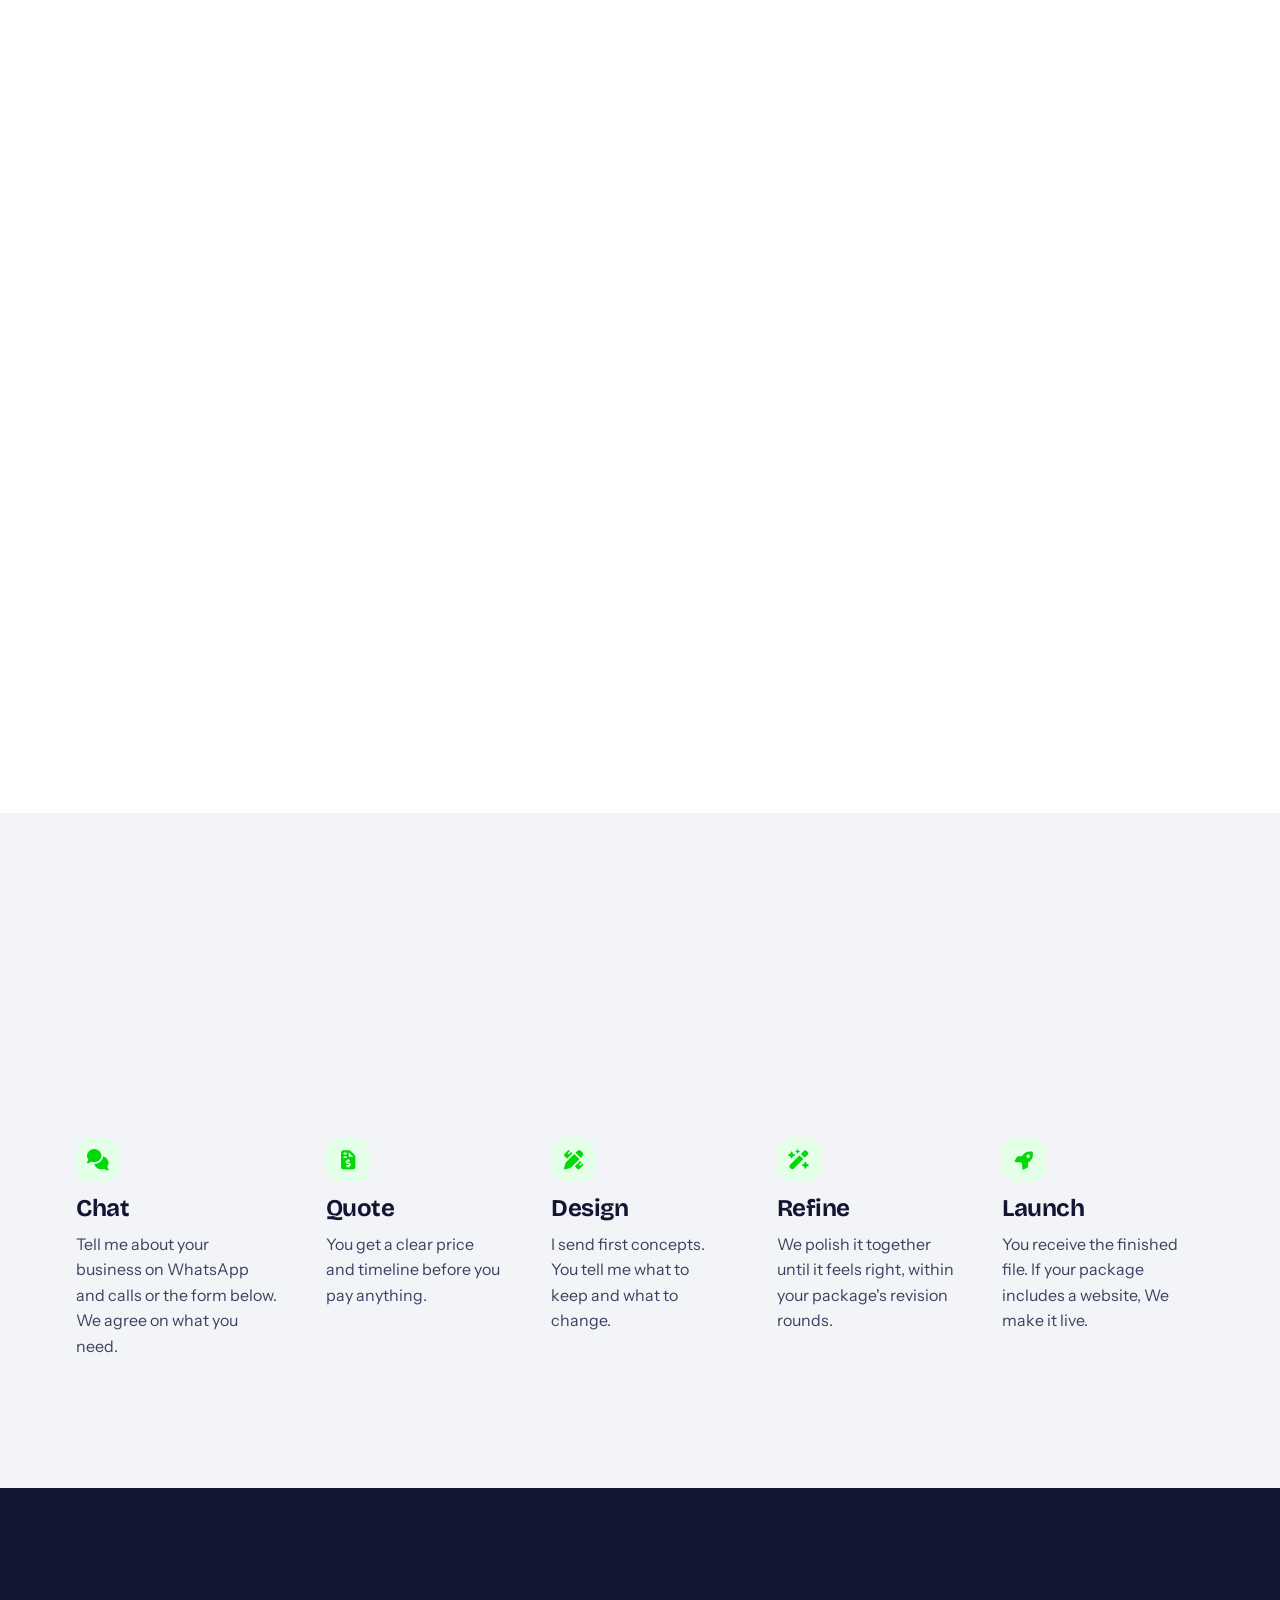
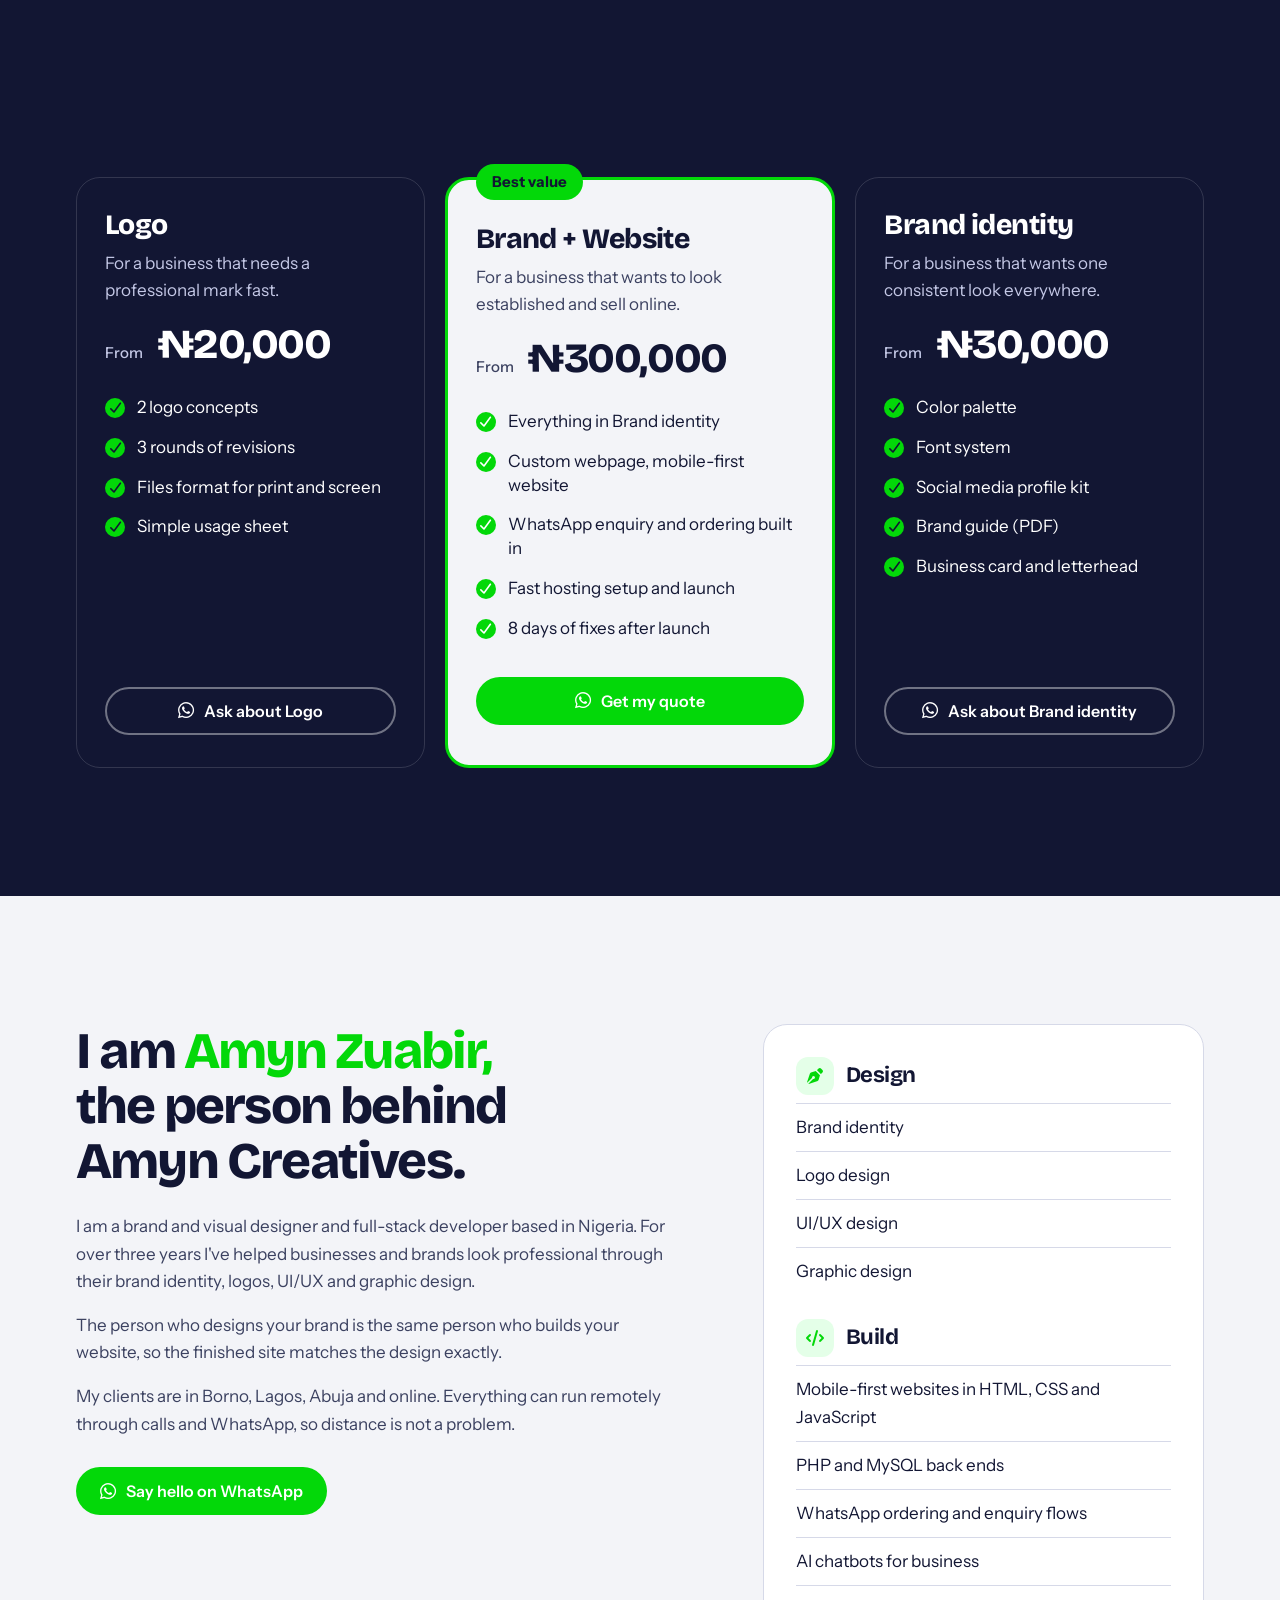
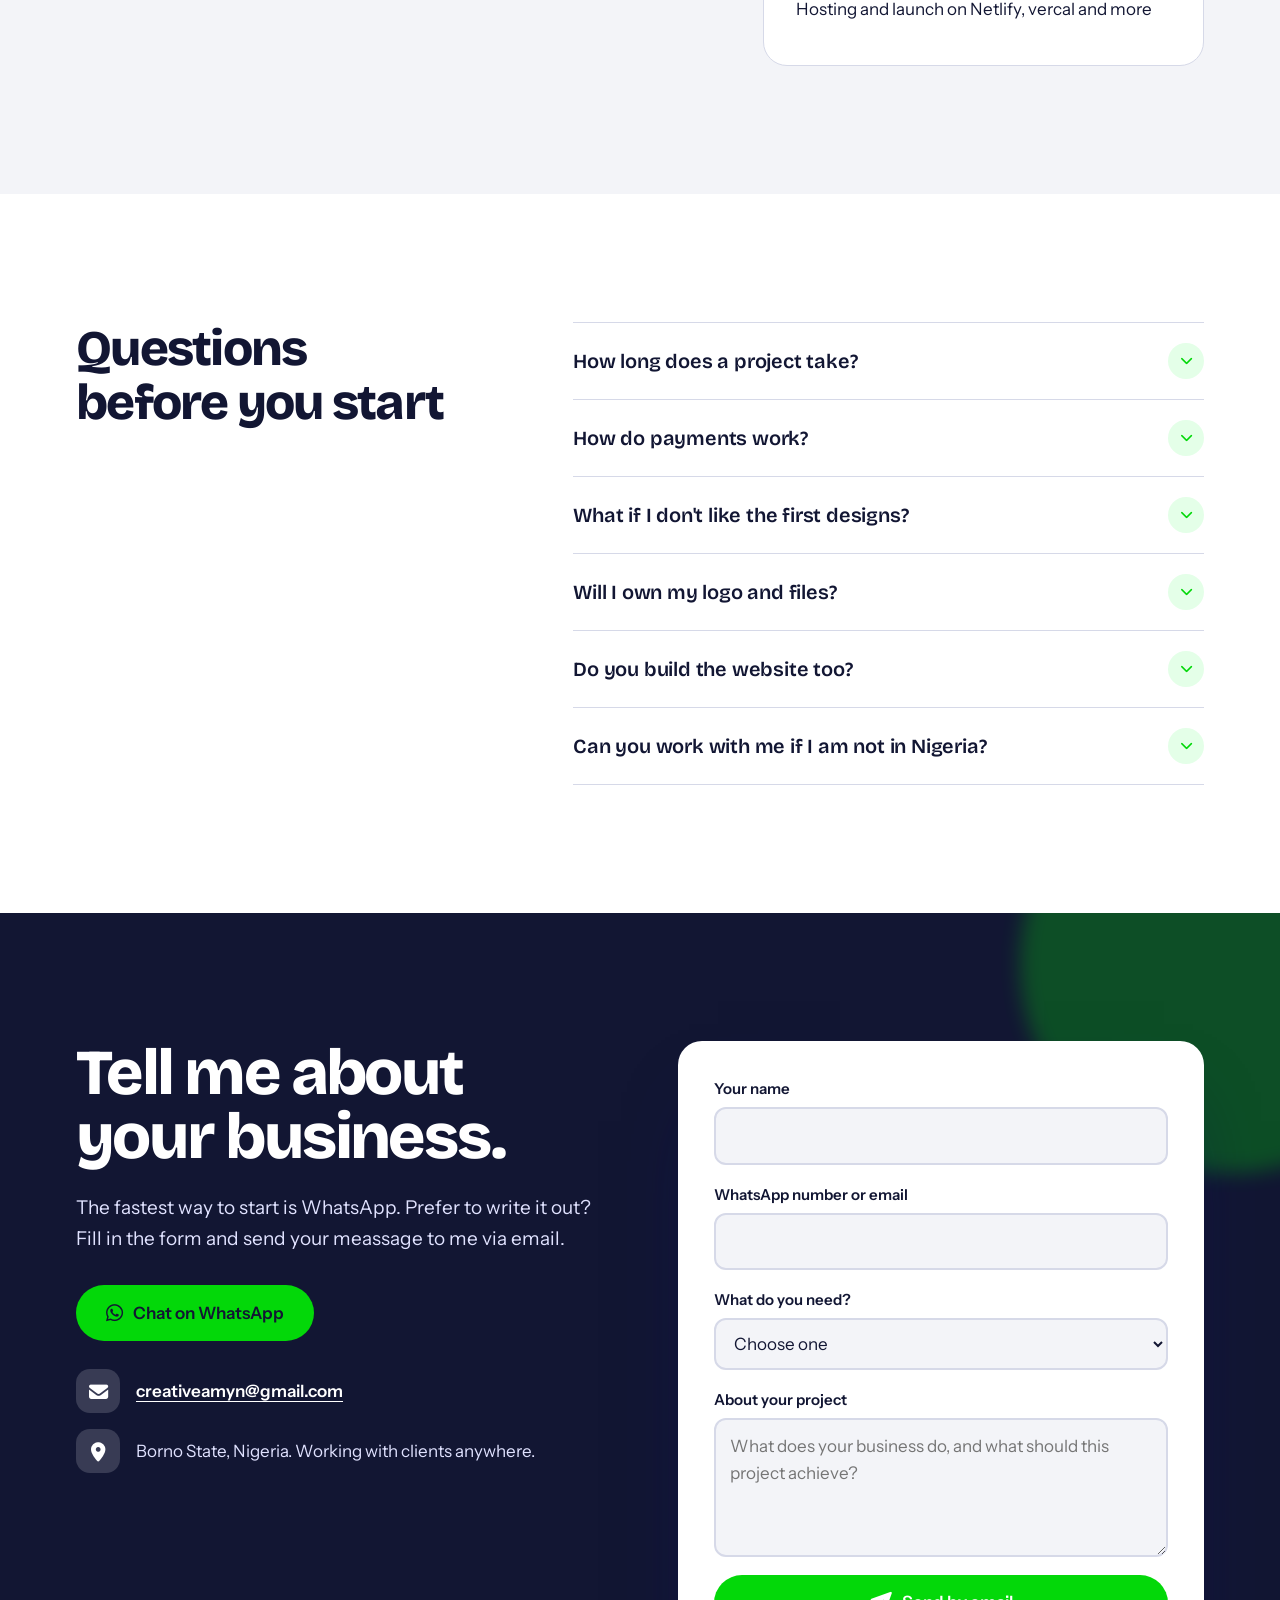
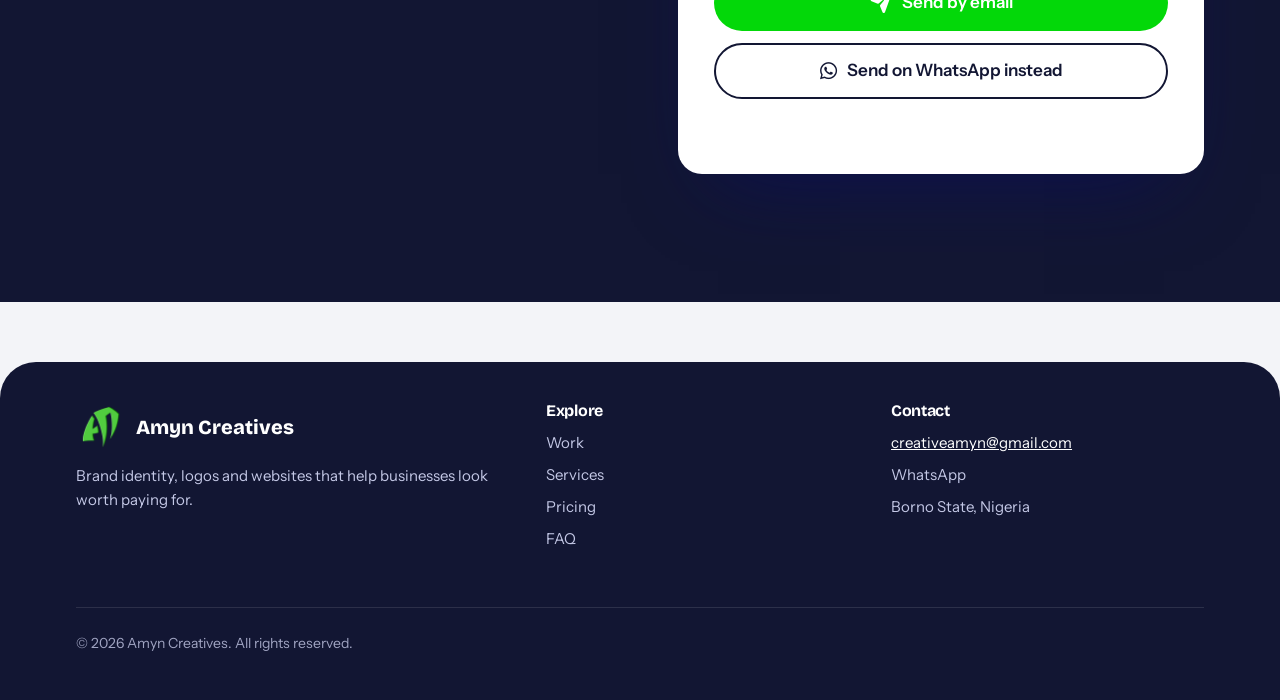
==== commit 88f0c85e: "Fix typo in project description for Grounds & Co" ====
--- a/index.html
+++ b/index.html
@@ -205,7 +205,7 @@
           <button class="work" type="button" data-project="iym">
             <img src="assets/work/Ground-prev.webp" width="1600" height="1100" alt="Cover for the IYM Beauty Lounge website project" loading="eager">
             <span class="work-open" aria-hidden="true"><i class="fa-solid fa-expand"></i></span>
-            <span class="work-cap"><strong>Grounds & Co</strong>website, Abuja</span>
+            <span class="work-cap"><strong>Grounds & Co</strong>Website, Abuja</span>
           </button>
           <button class="work" type="button" data-project="kings">
             <img src="assets/work/xclusive.webp" width="1600" height="1100" alt="Cover for the Kings Cleaning website project" loading="eager">
--- a/css/fonts.css
+++ b/css/fonts.css
@@ -0,0 +1,13 @@
+/* Self-hosted fonts (no CDN). Used by the site and by the cover-art generator. */
+@font-face { font-family: "Bricolage"; font-style: normal; font-weight: 200 800; font-display: swap;
+  src: url("../assets/fonts/bricolage-grotesque-latin-wght-normal.woff2") format("woff2-variations");
+  unicode-range: U+0000-00FF, U+0131, U+0152-0153, U+02BB-02BC, U+02C6, U+02DA, U+02DC, U+0304, U+0308, U+0329, U+2000-206F, U+20AC, U+2122, U+2191, U+2193, U+2212, U+2215, U+FEFF, U+FFFD; }
+@font-face { font-family: "Bricolage"; font-style: normal; font-weight: 200 800; font-display: swap;
+  src: url("../assets/fonts/bricolage-grotesque-latin-ext-wght-normal.woff2") format("woff2-variations");
+  unicode-range: U+0100-02BA, U+02BD-02C5, U+02C7-02CC, U+02CE-02D7, U+02DD-02FF, U+0304, U+0308, U+0329, U+1D00-1DBF, U+1E00-1E9F, U+1EF2-1EFF, U+2020, U+20A0-20AB, U+20AD-20C0, U+2113, U+2C60-2C7F, U+A720-A7FF; }
+@font-face { font-family: "Instrument"; font-style: normal; font-weight: 400 700; font-display: swap;
+  src: url("../assets/fonts/instrument-sans-latin-wght-normal.woff2") format("woff2-variations");
+  unicode-range: U+0000-00FF, U+0131, U+0152-0153, U+02BB-02BC, U+02C6, U+02DA, U+02DC, U+0304, U+0308, U+0329, U+2000-206F, U+20AC, U+2122, U+2191, U+2193, U+2212, U+2215, U+FEFF, U+FFFD; }
+@font-face { font-family: "Instrument"; font-style: normal; font-weight: 400 700; font-display: swap;
+  src: url("../assets/fonts/instrument-sans-latin-ext-wght-normal.woff2") format("woff2-variations");
+  unicode-range: U+0100-02BA, U+02BD-02C5, U+02C7-02CC, U+02CE-02D7, U+02DD-02FF, U+0304, U+0308, U+0329, U+1D00-1DBF, U+1E00-1E9F, U+1EF2-1EFF, U+2020, U+20A0-20AB, U+20AD-20C0, U+2113, U+2C60-2C7F, U+A720-A7FF; }
--- a/css/icons.css
+++ b/css/icons.css
@@ -0,0 +1,45 @@
+/*!
+ * Font Awesome Free 7.3.1 (subset), https://fontawesome.com
+ * Icons: CC BY 4.0, Fonts: SIL OFL 1.1, Code: MIT. Copyright Fonticons, Inc.
+ * Only the icons used on this site are included, so everything loads offline and stays tiny.
+ * To add an icon: rebuild the subset (see README) or swap in the full Font Awesome Free files.
+ */
+@font-face { font-family: "Font Awesome 7 Free"; font-style: normal; font-weight: 900; font-display: block;
+  src: url("../assets/fonts/fa-solid-subset.woff2") format("woff2"); }
+@font-face { font-family: "Font Awesome 7 Brands"; font-style: normal; font-weight: 400; font-display: block;
+  src: url("../assets/fonts/fa-brands-subset.woff2") format("woff2"); }
+.fa-solid, .fa-brands { display: inline-block; font-style: normal; font-variant: normal; line-height: 1; text-rendering: auto; -webkit-font-smoothing: antialiased; -moz-osx-font-smoothing: grayscale; }
+.fa-solid { font-family: "Font Awesome 7 Free"; font-weight: 900; }
+.fa-brands { font-family: "Font Awesome 7 Brands"; font-weight: 400; }
+.fa-bars::before { content: "\f0c9"; }
+.fa-play::before { content: "\f04b"; }
+.fa-xmark::before { content: "\f00d"; }
+.fa-envelope::before { content: "\f0e0"; }
+.fa-paper-plane::before { content: "\f1d8"; }
+.fa-check::before { content: "\f00c"; }
+.fa-chevron-down::before { content: "\f078"; }
+.fa-arrow-up::before { content: "\f062"; }
+.fa-palette::before { content: "\f53f"; }
+.fa-code::before { content: "\f121"; }
+.fa-pen-ruler::before { content: "\f5ae"; }
+.fa-laptop-code::before { content: "\f5fc"; }
+.fa-mobile-screen-button::before { content: "\f3cd"; }
+.fa-shapes::before { content: "\f61f"; }
+.fa-signature::before { content: "\f5b7"; }
+.fa-comments::before { content: "\f086"; }
+.fa-file-invoice-dollar::before { content: "\f571"; }
+.fa-rocket::before { content: "\f135"; }
+.fa-location-dot::before { content: "\f3c5"; }
+.fa-layer-group::before { content: "\f5fd"; }
+.fa-award::before { content: "\f559"; }
+.fa-circle-check::before { content: "\f058"; }
+.fa-up-right-from-square::before { content: "\f35d"; }
+.fa-pen-nib::before { content: "\f5ad"; }
+.fa-swatchbook::before { content: "\f5c3"; }
+.fa-wand-magic-sparkles::before { content: "\e2ca"; }
+.fa-expand::before { content: "\f065"; }
+.fa-compass-drafting::before { content: "\f568"; }
+.fa-eye::before { content: "\f06e"; }
+.fa-bolt::before { content: "\f0e7"; }
+.fa-copy::before { content: "\f0c5"; }
+.fa-whatsapp::before { content: "\f232"; }
--- a/css/base.css
+++ b/css/base.css
@@ -0,0 +1,76 @@
+/* ==========================================================================
+   BASE: design tokens, reset, typography, layout primitives
+   ========================================================================== */
+
+:root {
+  /* Colour */
+
+
+  --paper: #F3F4F8;
+  --white: #FFFFFF;
+  --ink: #121633;
+  --ink-soft: #3B4160;
+  --ink2: #1B2050;
+  --cobalt: #03D809;
+  --cobalt-deep: #03D809;
+  --cobalt-tint: #e4ffe8;
+  --marigold: #03D809;
+  --mist: #D6D9E8;
+
+  /* Type */
+  --font-display: "Bricolage", "Segoe UI", system-ui, sans-serif;
+  --font-body: "Instrument", "Segoe UI", system-ui, -apple-system, sans-serif;
+
+  /* Shape and spacing */
+  --radius: 14px;
+  --radius-lg: 24px;
+  --pad: clamp(20px, 5vw, 56px);
+  --section: clamp(64px, 10vw, 128px);
+  --header-h: 68px;
+
+  /* Motion */
+  --ease: cubic-bezier(.2, .7, .2, 1);
+  --ease-in-out: cubic-bezier(.65, 0, .25, 1);
+}
+
+*, *::before, *::after { box-sizing: border-box; }
+html { scroll-behavior: smooth; scroll-padding-top: calc(var(--header-h) + 16px); -webkit-text-size-adjust: 100%; }
+body {
+  margin: 0;
+  background: var(--paper);
+  color: var(--ink);
+  font-family: var(--font-body);
+  font-size: 1.0625rem;
+  line-height: 1.6;
+  -webkit-font-smoothing: antialiased;
+  text-rendering: optimizeLegibility;
+  overflow-x: hidden;
+}
+img { max-width: 100%; height: auto; display: block; }
+a { color: inherit; }
+h1, h2, h3, h4 { font-family: var(--font-display); margin: 0; font-weight: 700; letter-spacing: -0.02em; line-height: 1.08; text-wrap: balance; }
+p { margin: 0 0 1em; }
+ul, ol { margin: 0; padding: 0; list-style: none; }
+button { font: inherit; color: inherit; }
+::selection { background: var(--cobalt); color: #fff; }
+
+:focus-visible { outline: 3px solid var(--cobalt); outline-offset: 3px; border-radius: 4px; }
+.dark :focus-visible, .contact :focus-visible { outline-color: var(--marigold); }
+
+/* Layout */
+.wrap { width: 100%; max-width: 1240px; margin-inline: auto; padding-inline: var(--pad); }
+.section { padding-block: var(--section); }
+.section.alt { background: var(--white); }
+.section.dark { background: var(--ink); color: #fff; }
+
+.section-head { max-width: 46rem; margin-bottom: clamp(32px, 5vw, 56px); }
+.section-head h2 { font-size: clamp(2rem, 4.4vw, 3.4rem); font-weight: 800; letter-spacing: -0.035em; }
+.section-head p { margin: 16px 0 0; font-size: 1.1875rem; color: var(--ink-soft); }
+.dark .section-head p { color: #C4C8E6; }
+
+/* Utilities */
+[hidden] { display: none !important; }
+.skip { position: absolute; left: -999px; top: 8px; background: var(--ink); color: #fff; padding: 10px 16px; border-radius: 8px; z-index: 200; }
+.skip:focus { left: 8px; }
+.sr-only { position: absolute; width: 1px; height: 1px; overflow: hidden; clip: rect(0 0 0 0); white-space: nowrap; }
+.hp { position: absolute; left: -9999px; height: 0; overflow: hidden; }
--- a/css/components.css
+++ b/css/components.css
@@ -0,0 +1,156 @@
+/* ==========================================================================
+   COMPONENTS: buttons, header, tabs, work cards, dialog, forms, ticks, FAQ
+   ========================================================================== */
+
+/* ---------- Icons ---------- */
+.ico { font-size: 1.15em; flex: none; }
+.chip { display: inline-grid; place-items: center; width: 48px; height: 48px; border-radius: 14px; background: var(--cobalt-tint); color: var(--cobalt); font-size: 1.2rem; flex: none; }
+
+/* ---------- Buttons ---------- */
+.btn {
+  position: relative; overflow: hidden; isolation: isolate;
+  display: inline-flex; align-items: center; justify-content: center; gap: 10px;
+  min-height: 48px; padding: 0 22px;
+  border-radius: 999px; border: 2px solid transparent;
+  font-family: var(--font-body); font-weight: 600; font-size: 1rem; line-height: 1;
+  text-decoration: none; cursor: pointer; white-space: nowrap;
+  transition: background-color .2s, color .2s, border-color .2s, transform .2s var(--ease), box-shadow .3s var(--ease);
+}
+.btn:active { transform: translateY(1px) scale(.99); }
+.btn-lg { min-height: 56px; padding: 0 28px; font-size: 1.0625rem; }
+.btn-sm { min-height: 42px; padding: 0 18px; font-size: .9375rem; }
+.btn-block { width: 100%; }
+.btn-primary { background: var(--cobalt); color: #fff; }
+.btn-primary:hover { background: var(--cobalt-deep); box-shadow: 0 14px 28px -14px rgba(27, 184, 27, 0.8); transform: translateY(-2px); }
+.btn-ghost { border-color: var(--ink); color: var(--ink); background: transparent; }
+.btn-ghost:hover { background: var(--ink); color: #fff; transform: translateY(-2px); }
+.btn-light { background: transparent; border-color: rgba(255,255,255,.4); color: #fff; }
+.btn-light:hover { background: #fff; color: var(--ink); border-color: #fff; transform: translateY(-2px); }
+.btn-gold { background: var(--marigold); color: var(--ink); }
+.btn-gold:hover { color:#fff; box-shadow: 0 14px 28px -14px rgba(0,0,0,.45); transform: translateY(-2px); }
+.btn-outline-light { border-color: rgba(255,255,255,.55); color: #fff; background: transparent; }
+.btn-outline-light:hover { background: #fff; color: var(--cobalt); border-color: #fff; transform: translateY(-2px); }
+.btn[disabled] { opacity: .7; cursor: progress; }
+
+/* Light sweep on hover */
+.btn::after {
+  content: ""; position: absolute; inset: 0; z-index: -1;
+  background: linear-gradient(105deg, transparent 35%, rgba(255,255,255,.28) 50%, transparent 65%);
+  transform: translateX(-120%);
+}
+@media (hover: hover) { .btn:hover::after { transform: translateX(120%); transition: transform .7s var(--ease); } }
+
+.text-link { font-weight: 600; text-decoration: underline; text-decoration-thickness: 2px; text-underline-offset: 5px; text-decoration-color: var(--cobalt); transition: color .2s, text-underline-offset .2s; }
+.text-link:hover { color: var(--cobalt); text-underline-offset: 8px; }
+
+/* ---------- Header ---------- */
+.progress { position: fixed; top: 0; left: 0; right: 0; height: 3px; z-index: 70; background: var(--cobalt); transform: scaleX(0); transform-origin: 0 50%; pointer-events: none; }
+
+.site-header { position: sticky; top: 0; z-index: 60; background: rgba(18, 22, 51, 0.123); backdrop-filter: blur(14px) saturate(1.4); -webkit-backdrop-filter: blur(14px) saturate(1.4); transition: border-color .3s, box-shadow .3s, background-color .3s; }
+.site-header.scrolled { border-bottom-color: var(--mist); box-shadow: 0 10px 30px -22px rgba(18,22,51,.5); }
+.bar { display: flex; align-items: center; gap: 20px; min-height: var(--header-h); transition: min-height .3s var(--ease); }
+.site-header.scrolled .bar { min-height: 60px; }
+.brand { display: inline-flex; align-items: center; gap: 8px; text-decoration: none; font-family: var(--font-display); font-weight: 800; font-size: 1.2rem; letter-spacing: -0.02em; margin-right: auto; }
+.brand-mark { width: 50px;  transition: transform .5s var(--ease); }
+.brand:hover .brand-mark { transform: rotate(-10deg) scale(1.06); }
+
+.nav { display: flex; gap: 4px; }
+.nav a { position: relative; text-decoration: none; font-weight: 500; color: var(--ink-soft); padding: 8px 12px; border-radius: 999px; transition: color .2s, background-color .2s; }
+.nav a:hover { color: var(--cobalt); }
+.nav a.active { color: var(--cobalt); background: var(--cobalt-tint); }
+.nav-cta { display: none; align-items: center; gap: 10px; font-weight: 600; }
+
+.head-actions { display: flex; align-items: center; gap: 10px; }
+.icon-btn { display: none; width: 46px; height: 46px; border-radius: 50%; border: 2px solid var(--ink); background: transparent; cursor: pointer; place-items: center; font-size: 1.15rem; text-decoration: none; transition: background-color .2s, color .2s, transform .2s var(--ease); }
+.icon-btn:hover { background: var(--ink); color: #fff; }
+.icon-btn.wa { background: var(--cobalt); border-color: var(--cobalt); color: #fff; }
+.icon-btn.wa:hover { background: var(--cobalt-deep); border-color: var(--cobalt-deep); }
+.menu-btn .fa-xmark { display: none; }
+.menu-btn[aria-expanded="true"] .fa-bars { display: none; }
+.menu-btn[aria-expanded="true"] .fa-xmark { display: inline-block; }
+
+/* ---------- Work tabs ---------- */
+.tabs { display: none; position: relative; gap: 4px; padding: 6px; background: var(--white); border: 1px solid var(--mist); border-radius: 999px; margin-bottom: 28px; max-width: 100%; }
+.js .tabs { display: inline-flex; }
+.tab { position: relative; z-index: 1; display: inline-flex; align-items: center; justify-content: center; gap: 10px; min-height: 46px; padding: 0 22px; border: 0; background: none; border-radius: 999px; font-weight: 600; color: var(--ink-soft); cursor: pointer; white-space: nowrap; transition: color .3s; }
+.tab:hover { color: var(--ink); }
+.tab[aria-selected="true"] { color: #fff; }
+.tab .short { display: none; }
+.tab-ink { position: absolute; z-index: 0; top: 6px; bottom: 6px; left: 0; width: 0; border-radius: 999px; background: var(--cobalt); box-shadow: 0 10px 20px -10px rgba(40, 184, 27, 0.8); transition: transform .5s var(--ease-in-out), width .5s var(--ease-in-out); }
+
+.panel-title { font-size: 1.5rem; margin: 40px 0 16px; }
+.panel-title:first-child { margin-top: 0; }
+.js .panel-title { display: none; }
+
+/* ---------- Work cards ---------- */
+.work { position: relative; padding: 0; border: 1px solid var(--border); border-radius: var(--radius-lg); overflow: hidden; cursor: pointer; background: var(--bg-3); text-align: left; display: block; isolation: isolate; transition: border-color var(--transition), box-shadow var(--transition); }
+.work img { position: absolute; inset: 0; width: 100%; height: 100%; object-fit: cover; transition: transform .9s var(--ease); }
+.work-cap { position: absolute; left: 14px; bottom: 14px; display: flex; flex-direction: column; gap: 2px; background-color: var(--ink); color: var(--mist); padding: 12px 16px; border-radius: var(--radius); max-width: calc(100% - 28px); font-size: .9375rem; line-height: 1.3; transition: background-color var(--transition), color var(--transition), border-color var(--transition), transform .5s var(--ease); }
+.work-cap strong { color: var(--white); font-family: var(--font-display, var(--font-body)); font-size: 1.125rem; letter-spacing: -0.01em; transition: color var(--transition); }
+.work-badge { position: absolute; left: 14px; top: 14px; background-color: #fff; color: var(--gold-light); font-size: .8125rem; font-weight: 700; padding: 5px 12px; border-radius: 999px; }
+.work-open { position: absolute; right: 14px; top: 14px; width: 44px; height: 44px; border-radius: 50%; background: var(--cobalt); color: var(--on-gold); display: grid; place-items: center; font-size: 1rem; opacity: 0; transform: scale(.7); transition: opacity var(--transition), transform .4s var(--ease); }
+@media (hover: hover) {
+  .work:hover { border-color: var(--gold); box-shadow: 0 24px 50px -28px color-mix(in srgb, var(--gold) 70%, transparent); }
+  .work:hover img { transform: scale(1.07); }
+  .work:hover .work-cap { background: var(--cobalt); color: var(--on-gold); transform: translateY(-4px); transition: background-color .5s var(--ease), color .5s var(--ease), transform .5s var(--ease);}
+  .work:hover .work-cap strong { color: var(--on-gold); }
+  .work:hover .work-open { opacity: 1; transform: none; }
+}
+.work:focus-visible .work-open { opacity: 1; transform: none; }
+
+
+/* ---------- Ticks ---------- */
+.ticks { margin: 0 0 28px; flex: 1; }
+.ticks li { position: relative; padding: 8px 0 8px 32px; line-height: 1.4; }
+.ticks li::before { content: "\f00c"; font-family: "Font Awesome 7 Free"; font-weight: 900; position: absolute; left: 0; top: 10px; width: 20px; height: 20px; display: grid; place-items: center; font-size: .8rem; color: var(--ink); background: var(--marigold); border-radius: 50%; }
+.dark-ticks li::before { background: var(--cobalt); color: #fff; }
+.dark-ticks { margin-bottom: 14px; }
+
+/* ---------- Project dialog ---------- */
+.case { border: 1px solid var(--border-strong); padding: 0; border-radius: var(--radius-lg); width: min(880px, calc(100vw - 24px)); max-height: calc(100dvh - 24px); overflow: auto; background: var(--bg-2); color: var(--white); overscroll-behavior: contain; box-shadow: 0 40px 100px -30px #000; }
+.case { font-size: 15px; }
+.case::backdrop { background: rgba(3, 5, 10, .82); backdrop-filter: blur(4px); }
+.case[open] { animation: caseIn .35s var(--ease); }
+.case.closing { animation: caseOut .22s ease-in forwards; }
+.case-media { position: relative; background: #000; line-height: 0; }
+.case-media img { width: 100%; height: auto; aspect-ratio: 16 / 9; object-fit: cover; }
+.case-media video, .case-media iframe { display: block; width: 100%; aspect-ratio: var(--ratio, 16 / 9); max-height: 72dvh; background: #000; border: 0; object-fit: contain; }
+.case-close { position: absolute; z-index: 5; top: 12px; right: 12px; width: 46px; height: 46px; border-radius: 50%; border: 1px solid var(--border-strong); background: color-mix(in srgb, var(--bg) 85%, transparent); color: var(--white); display: grid; place-items: center; cursor: pointer; font-size: 1.1rem; backdrop-filter: blur(8px); transition: transform .3s var(--ease), background-color var(--transition), color var(--transition); }
+.case-close:hover { transform: rotate(90deg); background: var(--gold); color: var(--on-gold); }
+.case-body { padding: clamp(22px, 4vw, 40px); }
+.case-meta { margin: 0 0 8px; color: var(--gold-light); font-weight: 200; }
+.case h3 { font-size: clamp(1.8rem, 4vw, 2.6rem); font-weight: 800; letter-spacing: -0.03em; margin-bottom: 14px; }
+.case-body > p { color: var(--text-soft); }
+.case h4 { font-size: 1.125rem; margin: 22px 0 6px; }
+.case-stack { color: var(--muted); margin: 0 0 24px; }
+/* ---------- Form fields ---------- */
+.field { display: grid; gap: 6px; }
+.field label { font-weight: 600; font-size: .9375rem; }
+.field input, .field select, .field textarea { font: inherit; width: 100%; padding: 13px 14px; border: 2px solid var(--mist); border-radius: 12px; background: var(--paper); color: var(--ink); min-height: 50px; transition: border-color .2s, background-color .2s, box-shadow .2s; }
+.field textarea { resize: vertical; min-height: 120px; }
+.field input:focus, .field select:focus, .field textarea:focus { outline: none; border-color: var(--cobalt); background: #fff; box-shadow: 0 0 0 4px rgba(43,53,245,.14); }
+
+/* ---------- FAQ ---------- */
+.faq details { border-top: 1px solid var(--mist); overflow: hidden; }
+.faq details:last-child { border-bottom: 1px solid var(--mist); }
+.faq summary { list-style: none; cursor: pointer; padding: 22px 56px 22px 0; font-family: var(--font-display); font-weight: 600; font-size: 1.25rem; letter-spacing: -0.01em; position: relative; transition: color .2s; }
+.faq summary:hover { color: var(--cobalt); }
+.faq summary::-webkit-details-marker { display: none; }
+.faq summary::after { content: "\f078"; font-family: "Font Awesome 7 Free"; font-weight: 900; font-size: .8rem; position: absolute; right: 0; top: 50%; width: 36px; height: 36px; margin-top: -18px; display: grid; place-items: center; border-radius: 50%; background: var(--cobalt-tint); color: var(--cobalt); transition: transform .4s var(--ease), background-color .2s, color .2s; }
+.faq details[open] summary::after { transform: rotate(180deg); background: var(--cobalt); color: #fff; }
+.faq .faq-body { overflow: hidden; }
+.faq details p { margin: 0 0 24px; color: var(--ink-soft); max-width: 40em; }
+
+/* ---------- Floating controls ---------- */
+.to-top { position: fixed; right: 20px; bottom: 20px; z-index: 45; width: 48px; height: 48px; border-radius: 50%; border: 0; background: var(--ink); color: #fff; display: grid; place-items: center; cursor: pointer; box-shadow: 0 12px 24px -10px rgba(18,22,51,.6); opacity: 0; transform: translateY(16px); pointer-events: none; transition: opacity .3s, transform .4s var(--ease), background-color .2s; }
+.to-top.show { opacity: 1; transform: none; pointer-events: auto; }
+.to-top:hover { background: var(--cobalt); }
+.sticky-cta { display: none; }
+
+/* Project videos: a "Watch" tag on cards that have a video, and an optional silent preview on hover */
+.work-play { position: absolute; right: 14px; top: 14px; display: inline-flex; align-items: center; gap: 8px; background: var(--cobalt); color: var(--on-gold); font-weight: 800; font-size: .875rem; line-height: 1; padding: 9px 14px 9px 12px; border-radius: 999px; box-shadow: 0 10px 24px -10px color-mix(in srgb, var(--gold) 80%, transparent); transition: transform .4s var(--ease); }
+.work-play i { font-size: .75rem; }
+.has-video .work-open { display: none; }
+.work-preview { position: absolute; inset: 0; width: 100%; height: 100%; object-fit: cover; opacity: 0; transition: opacity .5s var(--ease); pointer-events: none; }
+.work-preview.on { opacity: 1; }
+@media (hover: hover) { .work:hover .work-play { transform: scale(1.07); } }
--- a/css/sections.css
+++ b/css/sections.css
@@ -0,0 +1,134 @@
+/* ==========================================================================
+   SECTIONS: hero, facts, shift, work, services, process, pricing, about,
+   faq, contact, footer
+   ========================================================================== */
+
+/* ---------- Hero ---------- */
+.hero { padding-top: clamp(36px, 6vw, 80px); }
+.hero-grid { display: grid; grid-template-columns: 1.1fr .9fr; gap: clamp(32px, 6vw, 88px); align-items: center; }
+.status { display: inline-flex; align-items: center; gap: 10px; font-weight: 600; font-size: .9375rem; background: var(--white); border: 1px solid var(--mist); border-radius: 999px; padding: 8px 16px; margin-bottom: 28px; }
+.dot { position: relative; width: 10px; height: 10px; border-radius: 50%; background: #1FB36B; }
+.dot::after { content: ""; position: absolute; inset: -4px; border-radius: 50%; border: 2px solid #1FB36B; opacity: 0; animation: ping 2.4s ease-out infinite; }
+.hero h1 { font-size: clamp(2.6rem, 6.4vw, 5.4rem); font-weight: 800; letter-spacing: -0.04em; line-height: .98; }
+.lead { font-size: clamp(1.125rem, 1.6vw, 1.3125rem); color: var(--ink-soft); max-width: 34em; margin: 28px 0 32px; }
+.lead em{ color: var(--cobalt); font-weight: 600; }
+.line em { color: var(--cobalt);}
+.cta-row { display: flex; flex-wrap: wrap; gap: 14px; margin-top: 30px;}
+.reassure { margin: 18px 0 0; font-size: .9375rem; color: var(--ink-soft); }
+
+.hero-visual { margin: 0; justify-self: end; width: 100%; max-width: 520px; }
+.lens-frame { aspect-ratio: 1; border-radius: 32px; overflow: hidden; background: var(--ink); box-shadow: 0 30px 60px -30px rgba(27,34,184,.55); touch-action: pan-y; }
+.lens-frame canvas { width: 100%; height: 100%; display: block; }
+.hero-visual figcaption { margin-top: 16px; font-size: .975rem; color: var(--ink-soft); max-width: 40ch; }
+
+.facts { display: grid; grid-template-columns: repeat(3, 1fr); margin-top: clamp(48px, 7vw, 96px); }
+.facts li { display: flex; gap: 16px; align-items: flex-start; padding: 24px 28px 24px 0; font-size: 1rem; color: var(--ink-soft); border-top: 1px solid var(--mist); }
+.facts li + li { padding-left: 28px; border-left: 1px solid var(--mist); }
+.facts strong { display: block; font-family: var(--font-display); font-size: 1.5rem; color: var(--ink); letter-spacing: -0.02em; margin-bottom: 2px; line-height: 1.15; }
+
+/* ---------- Shift ---------- */
+.shift { padding-top: calc(var(--section) * .8); }
+.shift-grid { display: grid; grid-template-columns: 1.1fr .9fr; gap: clamp(32px, 6vw, 96px); align-items: start; }
+.shift h2 { font-size: clamp(1.9rem, 4vw, 3.1rem); font-weight: 800; letter-spacing: -0.035em; }
+.shift-body p { color: var(--ink-soft); }
+.plain { margin-top: 8px; }
+.plain li { padding: 14px 0 14px 28px; border-top: 1px solid var(--mist); position: relative; font-weight: 500; }
+.plain li::before { content: ""; position: absolute; left: 0; top: 24px; width: 12px; height: 12px; background: var(--cobalt); }
+.plain li:last-child { border-bottom: 1px solid var(--mist); }
+
+/* ---------- Work ---------- */
+.panel { display: grid; grid-template-columns: repeat(12, 1fr); grid-auto-rows: clamp(300px, 31vw, 420px); gap: 20px; }
+.panel[hidden] { display: none; }
+.panel[data-layout="a"] .work:nth-of-type(1) { grid-column: span 7; }
+.panel[data-layout="a"] .work:nth-of-type(2) { grid-column: span 5; }
+.panel[data-layout="a"] .work:nth-of-type(3) { grid-column: span 5; }
+.panel[data-layout="a"] .work:nth-of-type(4) { grid-column: span 7; }
+.panel[data-layout="b"] .work:nth-of-type(1) { grid-column: span 5; }
+.panel[data-layout="b"] .work:nth-of-type(2) { grid-column: span 7; }
+.panel[data-layout="b"] .work:nth-of-type(3) { grid-column: span 7; }
+.panel[data-layout="b"] .work:nth-of-type(4) { grid-column: span 5; }
+.panel[data-layout="row3"] .work { grid-column: span 4; }
+.work-more { margin: 32px 0 0; color: var(--ink-soft); }
+.work-more span {color: var(--cobalt); font-weight: 500;}
+
+/* ---------- Services ---------- */
+.services li { display: grid; grid-template-columns: minmax(0, 1fr) minmax(0, 1.5fr) 250px; gap: 32px; align-items: center; padding: 28px 0; border-top: 1px solid var(--mist); transition: background-color .3s; }
+.services li:last-child { border-bottom: 1px solid var(--mist); }
+.svc-head { display: flex; align-items: center; gap: 18px; }
+.services h3 { font-size: clamp(1.4rem, 2.4vw, 1.9rem); font-weight: 700; }
+.services p { margin: 0; color: var(--ink-soft); }
+.services .text-link { white-space: nowrap; justify-self: end; }
+
+/* ---------- Process ---------- */
+.steps { display: grid; grid-template-columns: repeat(5, 1fr); counter-reset: s; position: relative; }
+.steps::before { content: ""; position: absolute; left: 0; right: 0; top: 0; height: 2px; background: var(--ink); transform-origin: 0 50%; }
+.steps li { counter-increment: s; padding: 28px 24px 0 0; position: relative; }
+.steps li + li { padding-left: 24px; }
+.steps li::before { content: counter(s); position: absolute; top: -17px; left: 0; width: 34px; height: 34px; border-radius: 50%; background: var(--ink); color: #fff; display: grid; place-items: center; font-family: var(--font-display); font-weight: 700; font-size: .95rem; }
+.steps li + li::before { left: 24px; }
+.steps .chip { width: 44px; height: 44px; margin: 8px 0 14px; }
+.steps h3 { font-size: 1.5rem; margin-bottom: 10px; }
+.steps p { color: var(--ink-soft); font-size: 1rem; margin: 0; }
+
+/* ---------- Pricing ---------- */
+.plans { display: grid; grid-template-columns: 1fr 1.12fr 1fr; gap: 20px; align-items: stretch; }
+.plan { background: var(--ink-2); border: 1px solid rgba(255,255,255,.14); border-radius: var(--radius-lg); padding: 32px 28px; display: flex; flex-direction: column; position: relative; transition: transform .4s var(--ease), border-color .3s; }
+.plan:hover { transform: translateY(-6px); border-color: rgba(255,255,255,.35); }
+.plan h3 { font-size: 1.75rem; font-weight: 800; }
+.plan-for { color: #C4C8E6; margin: 10px 0 20px; min-height: 3.2em; }
+.price { font-family: var(--font-display); font-size: 2.6rem; font-weight: 800; letter-spacing: -0.035em; margin: 0 0 22px; line-height: 1; }
+.price span { font-family: var(--font-body); font-size: .9375rem; font-weight: 500; letter-spacing: 0; color: #C4C8E6; margin-right: 6px; }
+.plan.featured { background: var(--paper); color: var(--ink); border-color: var(--marigold); border-width: 3px; padding-top: 44px; padding-bottom: 40px; }
+.plan.featured:hover { border-color: var(--marigold); }
+.plan.featured .plan-for, .plan.featured .price span { color: var(--ink-soft); }
+.plan.featured .ticks li::before { background: var(--cobalt); color: #fff; }
+.badge { position: absolute; top: -16px; left: 28px; margin: 0; background: var(--marigold); color: var(--ink); font-weight: 700; font-size: .9375rem; padding: 6px 16px; border-radius: 999px; }
+
+/* ---------- About ---------- */
+.about-grid { display: grid; grid-template-columns: 1.15fr .85fr; gap: clamp(32px, 7vw, 112px); align-items: start; }
+.about-copy h2 { font-size: clamp(2rem, 4vw, 3.2rem); font-weight: 800; letter-spacing: -0.035em; margin-bottom: 24px; max-width: 14em; }
+.about-copy h2 span { color: var(--cobalt); }
+.about-copy p { color: var(--ink-soft); max-width: 36em; }
+.about-copy .btn { margin-top: 12px; }
+.skills { background: var(--white); border: 1px solid var(--mist); border-radius: var(--radius-lg); padding: 32px 32px 24px; }
+.skills h3 { font-size: 1.375rem; margin-bottom: 8px; display: flex; align-items: center; gap: 12px; }
+.skills h3 .chip { width: 38px; height: 38px; border-radius: 12px; font-size: 1rem; }
+.skill-list { margin-bottom: 24px; }
+.skill-list li { padding: 10px 0; border-top: 1px solid var(--mist); }
+.skill-list:last-child { margin-bottom: 8px; }
+
+/* ---------- FAQ ---------- */
+.faq-grid { display: grid; grid-template-columns: .8fr 1.2fr; gap: clamp(32px, 6vw, 96px); align-items: start; }
+.faq-grid h2 { font-size: clamp(2rem, 4vw, 3.1rem); font-weight: 800; letter-spacing: -0.035em; position: sticky; top: 100px; }
+
+/* ---------- Contact ---------- */
+.contact { background: var(--ink); color: #fff; position: relative; overflow: hidden; }
+.contact::before { content: ""; position: absolute; right: -160px; top: -160px; width: 420px; height: 420px; border-radius: 50%; background: rgb(0, 255, 0); opacity: .24; pointer-events: none; filter: blur(10px); }
+.contact-grid { display: grid; grid-template-columns: 1fr 1fr; gap: clamp(32px, 6vw, 96px); align-items: start; position: relative; }
+.contact h2 { font-size: clamp(2.2rem, 5vw, 4rem); font-weight: 800; letter-spacing: -0.04em; line-height: 1; margin-bottom: 24px; }
+.contact-copy > p { color: #E0E2FF; font-size: 1.1875rem; max-width: 30em; }
+.contact-copy .btn { margin: 12px 0 28px; }
+.contact-list { display: grid; gap: 16px; }
+.contact-list li { display: flex; align-items: center; gap: 16px; }
+.contact-list .chip { background: rgba(255,255,255,.16); color: #fff; width: 44px; height: 44px; }
+.contact-list a { color: #fff; font-weight: 600; text-underline-offset: 4px; }
+.contact-list span { color: #E0E2FF; }
+/* .contact .btn { background-color: rgb(255, 255, 255);} */
+.form { background: var(--white); color: var(--ink); border-radius: var(--radius-lg); padding: clamp(22px, 3vw, 36px); display: grid; gap: 18px; box-shadow: 0 40px 80px -40px rgba(10,14,90,.8); }
+.form-actions { display: grid; gap: 12px; }
+.form-note { margin: 0; min-height: 1.4em; font-size: .9375rem; color: var(--ink-soft); }
+.form-note.ok { color: #0B7A48; font-weight: 600; }
+.form-note.err { color: #B3261E; font-weight: 600; }
+.form-note .linkish { background: none; border: 0; padding: 0; color: var(--cobalt); font-weight: 600; text-decoration: underline; cursor: pointer; }
+
+/* ---------- Footer ---------- */
+.site-footer { background: var(--ink); color: #C4C8E6; padding: 40px 0 40px; font-size: .9375rem; border-radius:36px 36px 0 0; margin-top: 60px; }
+.foot { display: grid; grid-template-columns: 1.4fr 1fr 1fr; gap: 32px; }
+.foot p { margin: 0 0 6px; }
+.foot-brand { display: flex; align-items: center; gap: 10px; color: #fff; font-family: var(--font-display); font-weight: 800; font-size: 1.25rem; margin-bottom: 12px !important; }
+.foot h4 { color: #fff; font-size: 1rem; margin-bottom: 12px; }
+.foot ul li { margin-bottom: 8px; }
+.foot a { color: #C4C8E6; text-decoration: none; transition: color .2s; }
+.foot a:hover { color: #fff; text-decoration: underline; }
+.foot .mail { color: #fff; text-decoration: underline; }
+.copy { grid-column: 1 / -1; margin-top: 16px !important; padding-top: 24px; border-top: 1px solid rgba(255,255,255,.14); font-size: .875rem; opacity: .8; }
--- a/css/motion.css
+++ b/css/motion.css
@@ -0,0 +1,59 @@
+/* ==========================================================================
+   MOTION: page-load sequence, scroll reveals, hover and tab transitions.
+   Everything is gated behind the .js class and switched off for people who
+   prefer reduced motion.
+   ========================================================================== */
+
+@keyframes ping { 0% { transform: scale(.6); opacity: .7; } 80%, 100% { transform: scale(1.6); opacity: 0; } }
+@keyframes riseLine { from { transform: translateY(108%); } to { transform: none; } }
+@keyframes fadeUp { from { opacity: 0; transform: translateY(22px); } to { opacity: 1; transform: none; } }
+@keyframes fadeDown { from { opacity: 0; transform: translateY(-14px); } to { opacity: 1; transform: none; } }
+@keyframes tileIn { from { opacity: 0; transform: translateY(30px) scale(.94) rotate(-2deg); } to { opacity: 1; transform: none; } }
+@keyframes cardIn { from { opacity: 0; transform: translateY(26px) scale(.97); } to { opacity: 1; transform: none; } }
+@keyframes caseIn { from { opacity: 0; transform: translateY(18px) scale(.97); } to { opacity: 1; transform: none; } }
+@keyframes caseOut { to { opacity: 0; transform: translateY(12px) scale(.98); } }
+
+/* ---------- Page-load sequence (hero) ---------- */
+.js .site-header { animation: fadeDown .7s var(--ease) both; }
+.js .hero .status { animation: fadeUp .7s var(--ease) .1s both; }
+.js .hero h1 .line > span { display: block; animation: riseLine 1s var(--ease) both; }
+.js .hero h1 .line:nth-child(1) > span { animation-delay: .2s; }
+.js .hero h1 .line:nth-child(2) > span { animation-delay: .32s; }
+.js .hero h1 .line:nth-child(3) > span { animation-delay: .44s; }
+.js .hero .lead { animation: fadeUp .8s var(--ease) .7s both; }
+.js .hero .cta-row { animation: fadeUp .8s var(--ease) .82s both; }
+.js .hero .reassure { animation: fadeUp .8s var(--ease) .94s both; }
+.js .hero-visual { animation: tileIn 1.1s var(--ease) .3s both; }
+.js .facts li { animation: fadeUp .8s var(--ease) 1.1s both; }
+.js .facts li:nth-child(2) { animation-delay: 1.2s; }
+.js .facts li:nth-child(3) { animation-delay: 1.3s; }
+
+/* ---------- Scroll reveals ---------- */
+.js [data-reveal] { opacity: 0; transform: translateY(28px); transition: opacity .9s var(--ease), transform .9s var(--ease); transition-delay: calc(var(--i, 0) * 90ms); }
+.js [data-reveal].in { opacity: 1; transform: none; }
+
+/* Process line draws itself */
+.js .steps::before { transform: scaleX(0); transition: transform 1.4s var(--ease-in-out); }
+.js .steps.in::before { transform: scaleX(1); }
+.js .steps li::before { transform: scale(0); transition: transform .5s var(--ease) calc(var(--i, 0) * 180ms + .2s); }
+.js .steps.in li::before { transform: none; }
+
+/* ---------- Work tabs: cards stay hidden until their panel is shown, then rise in one by one ---------- */
+.js .panel .work { opacity: 0; }
+.js .panel.shown .work { opacity: 1; }
+.panel.entering .work { animation: cardIn .7s var(--ease) both; animation-delay: calc(var(--i, 0) * 90ms); }
+
+/* ---------- Mobile menu transition ---------- */
+@media (max-width: 980px) {
+  .nav { transition: opacity .3s, transform .4s var(--ease), visibility 0s linear .4s; }
+  .nav.open { transition: opacity .3s, transform .4s var(--ease), visibility 0s; }
+}
+
+/* ---------- Reduced motion ---------- */
+@media (prefers-reduced-motion: reduce) {
+  html { scroll-behavior: auto; }
+  *, *::before, *::after { animation: none !important; transition-duration: .01ms !important; transition-delay: 0s !important; }
+  .js [data-reveal] { opacity: 1; transform: none; }
+  .js .panel .work { opacity: 1; }
+  .js .steps::before, .js .steps li::before { transform: none; }
+}
--- a/css/responsive.css
+++ b/css/responsive.css
@@ -0,0 +1,84 @@
+/* ==========================================================================
+   RESPONSIVE: large to small. Breakpoints: 1100, 980, 860, 640, 420
+   ========================================================================== */
+
+@media (min-width: 1600px) {
+  .wrap { max-width: 1340px; }
+}
+
+@media (max-width: 1100px) {
+  .steps { grid-template-columns: repeat(3, 1fr); row-gap: 40px; }
+  .steps::before { display: none; }
+  .steps li, .steps li + li { padding: 28px 20px 0 0; border-top: 2px solid var(--ink); }
+  .steps li + li::before, .steps li::before { left: 0; }
+  .plans { grid-template-columns: minmax(0, 1fr); }
+  .plan.featured { order: -1; }
+  .services li { grid-template-columns: minmax(0, 1fr) minmax(0, 1.6fr); }
+  .services .text-link { grid-column: 2; justify-self: start; }
+}
+
+@media (max-width: 980px) {
+  .hero-grid, .shift-grid, .about-grid, .faq-grid, .contact-grid { grid-template-columns: 1fr; }
+  .hero-visual { justify-self: stretch; max-width: 460px; }
+  .faq-grid h2 { position: static; }
+  .foot { grid-template-columns: 1fr 1fr; }
+  .foot > div:first-child { grid-column: 1 / -1; }
+  
+  
+  /* Header: menu button and compact WhatsApp icon */
+  .site-header .btn-sm { display: none; }
+  .icon-btn { display: inline-grid; }
+  .icon-btn.wa { display: none; }
+  .nav { position: absolute; top: 100%; left: 0; right: 0; flex-direction: column; gap: 0; background: var(--paper); border-bottom: 1px solid var(--mist); padding: 8px var(--pad) 20px; opacity: 0; visibility: hidden; transform: translateY(-10px); box-shadow: 0 30px 40px -30px rgba(18,22,51,.4); }
+  .nav.open { opacity: 1; visibility: visible; transform: none; }
+  .nav a { padding: 16px 4px; font-size: 1.125rem; border-bottom: 1px solid var(--mist); border-radius: 0; background: none !important; }
+  .nav a.active { color: var(--cobalt); }
+  .nav a.nav-cta { display: inline-flex; justify-content: center; min-height: 54px; margin-top: 18px; border: 0; border-radius: 999px; padding: 0 22px; background: var(--cobalt) !important; color: #fff; }
+}
+
+@media (max-width: 860px) {
+  .facts { grid-template-columns: 1fr; }
+  .facts li, .facts li + li { padding: 18px 0; border-left: 0; border-top: 0; border-bottom: 1px solid var(--mist); }
+  .facts li:first-child { border-top: 1px solid var(--mist); }
+
+  .panel { grid-template-columns: 1fr; grid-auto-rows: auto; }
+  .panel .work, .panel[data-layout] .work:nth-of-type(n) { grid-column: auto; aspect-ratio: 4 / 3; }
+
+  .steps { grid-template-columns: repeat(2, 1fr); }
+
+  /* Sticky call to action on phones and small tablets */
+  .sticky-cta { display: block; position: fixed; left: 0; right: 0; bottom: 0; z-index: 40; padding: 10px var(--pad) calc(10px + env(safe-area-inset-bottom, 0px)); background: rgba(243,244,248,.96); border-top: 1px solid var(--mist); transform: translateY(110%); transition: transform .35s var(--ease); }
+  .sticky-cta.show { transform: none; }
+  .site-footer { padding-bottom: 104px; }
+  .to-top { bottom: 84px; right: 16px; }
+}
+
+@media (max-width: 640px) {
+  .services li { grid-template-columns: 1fr; gap: 12px; padding: 24px 0; }
+  .services .text-link { grid-column: auto; }
+  .steps { grid-template-columns: 1fr; }
+  .cta-row .btn { width: 100%; }
+  .foot { grid-template-columns: 1fr; }
+
+  /* Tabs: share the width, shorter labels */
+  .js .tabs { display: flex; width: 100%; }
+  .tab { flex: 1; padding: 0 8px; gap: 8px; font-size: .9375rem; }
+  .tab .long { display: none; }
+  .tab .short { display: inline; }
+}
+
+@media (max-width: 420px) {
+  :root { --pad: 18px; }
+  .btn { white-space: normal; text-align: center; line-height: 1.25; padding-block: 10px; }
+  .hero h1 { font-size: 2.45rem; }
+  .btn-lg { padding: 0 20px; font-size: 1rem; }
+  .status { font-size: .775rem; padding: 7px 14px;}
+  .plan { padding: 28px 22px; }
+  .price { font-size: 2.2rem; }
+  .skills { padding: 26px 22px 18px; }
+  .tab i { display: none; }
+}
+
+@media (hover: none) {
+  .btn:hover { transform: none; }
+}
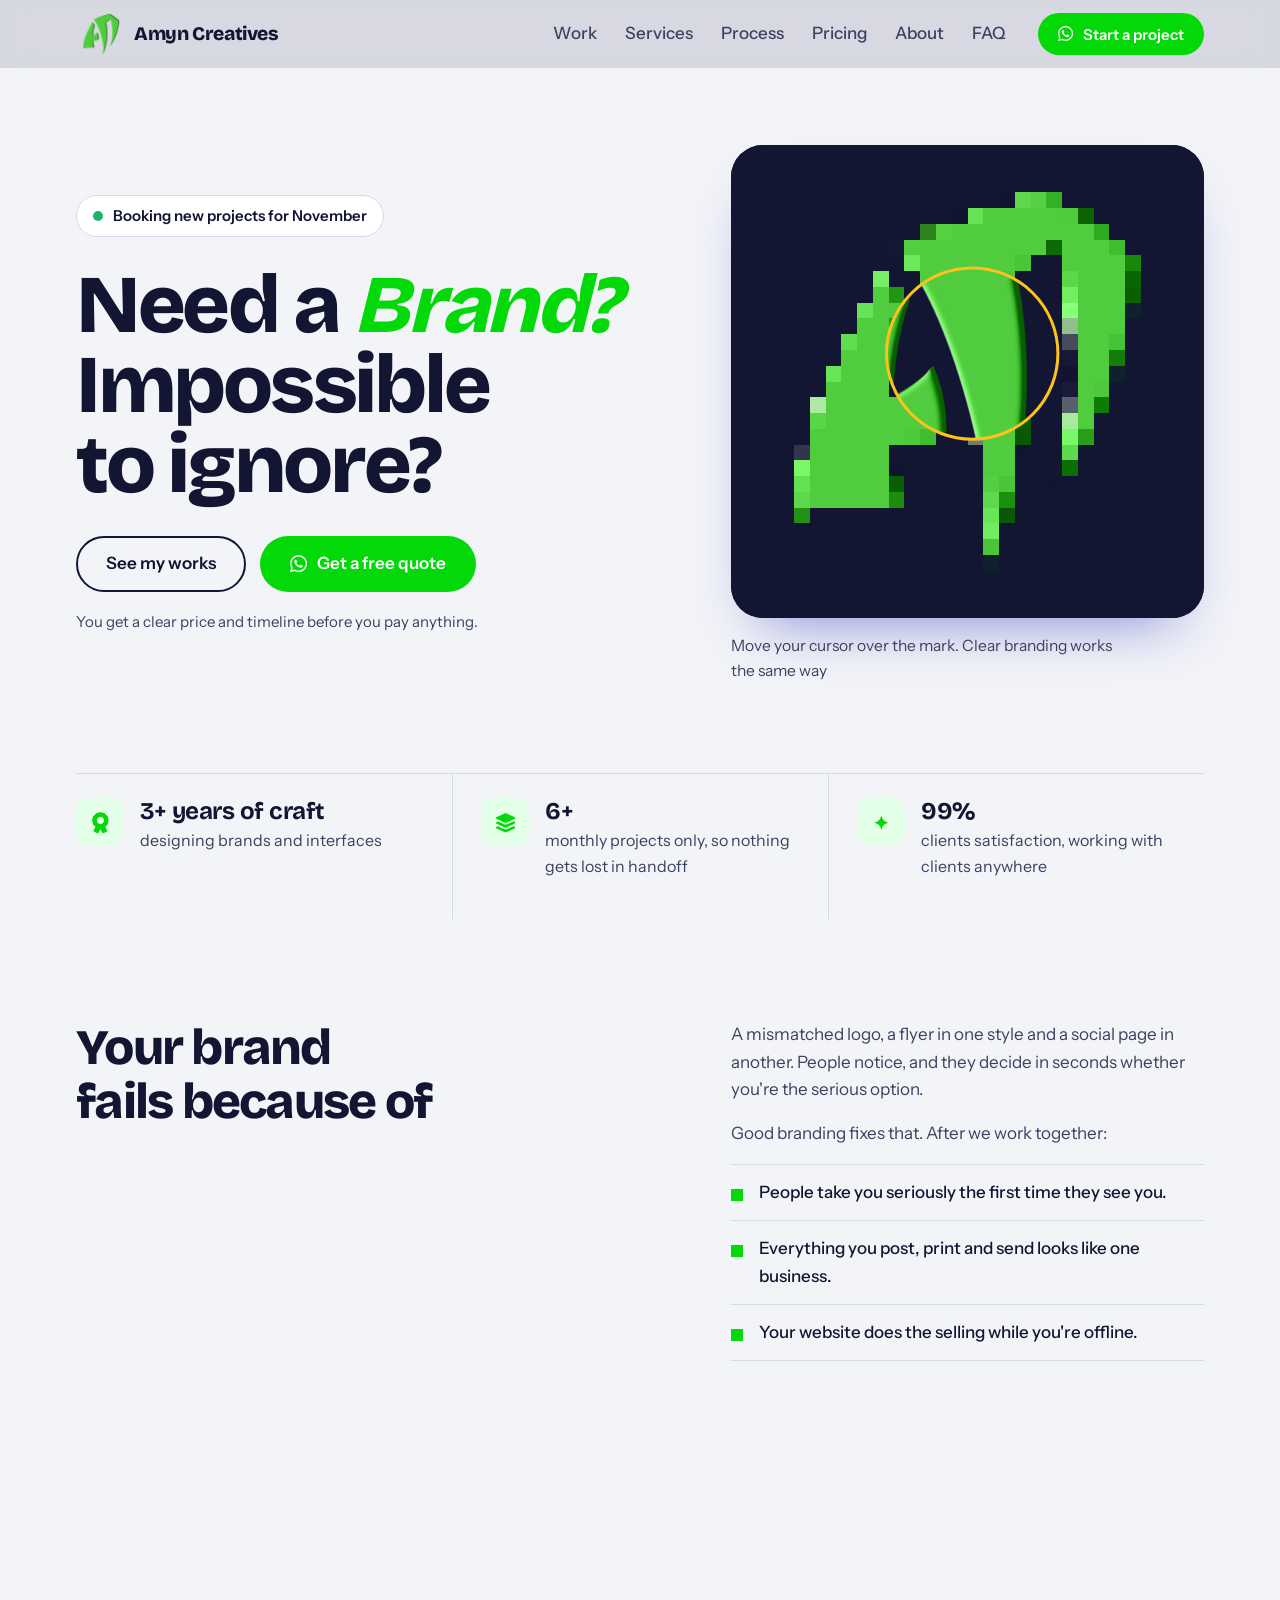
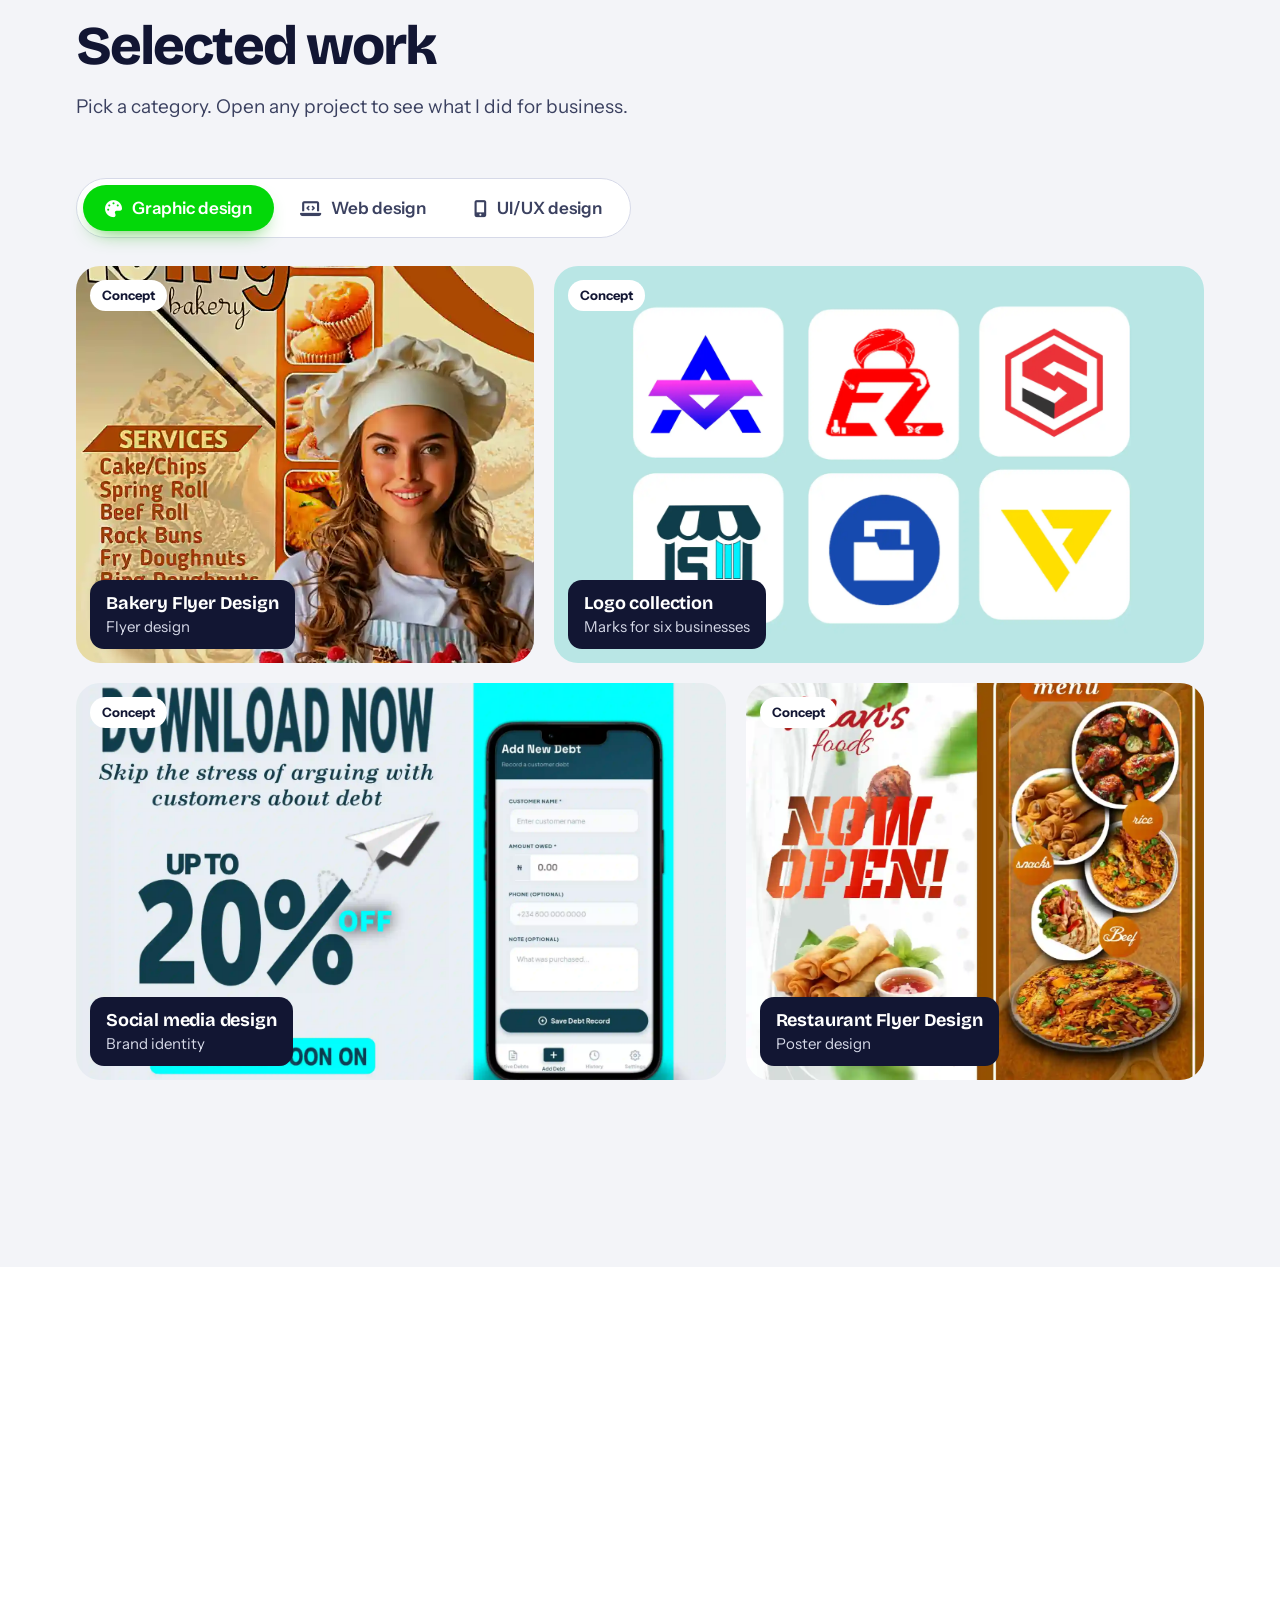
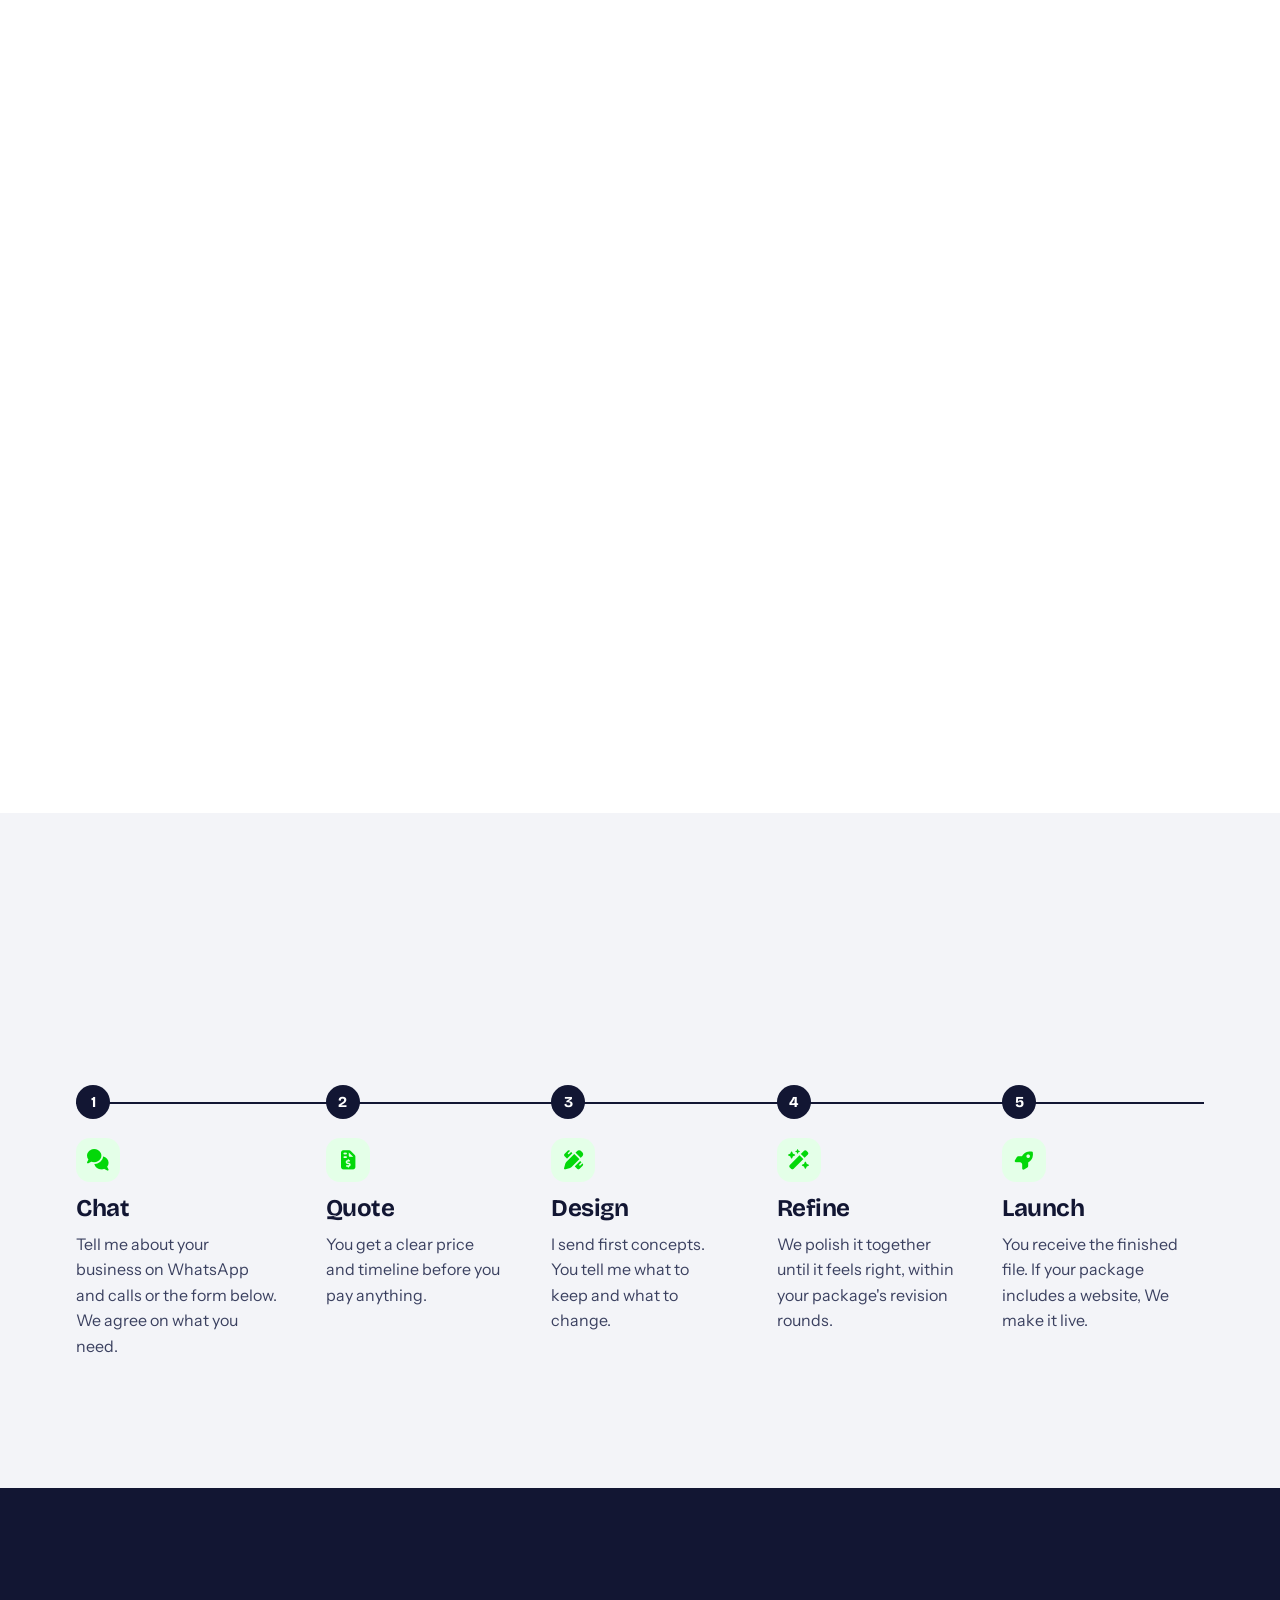
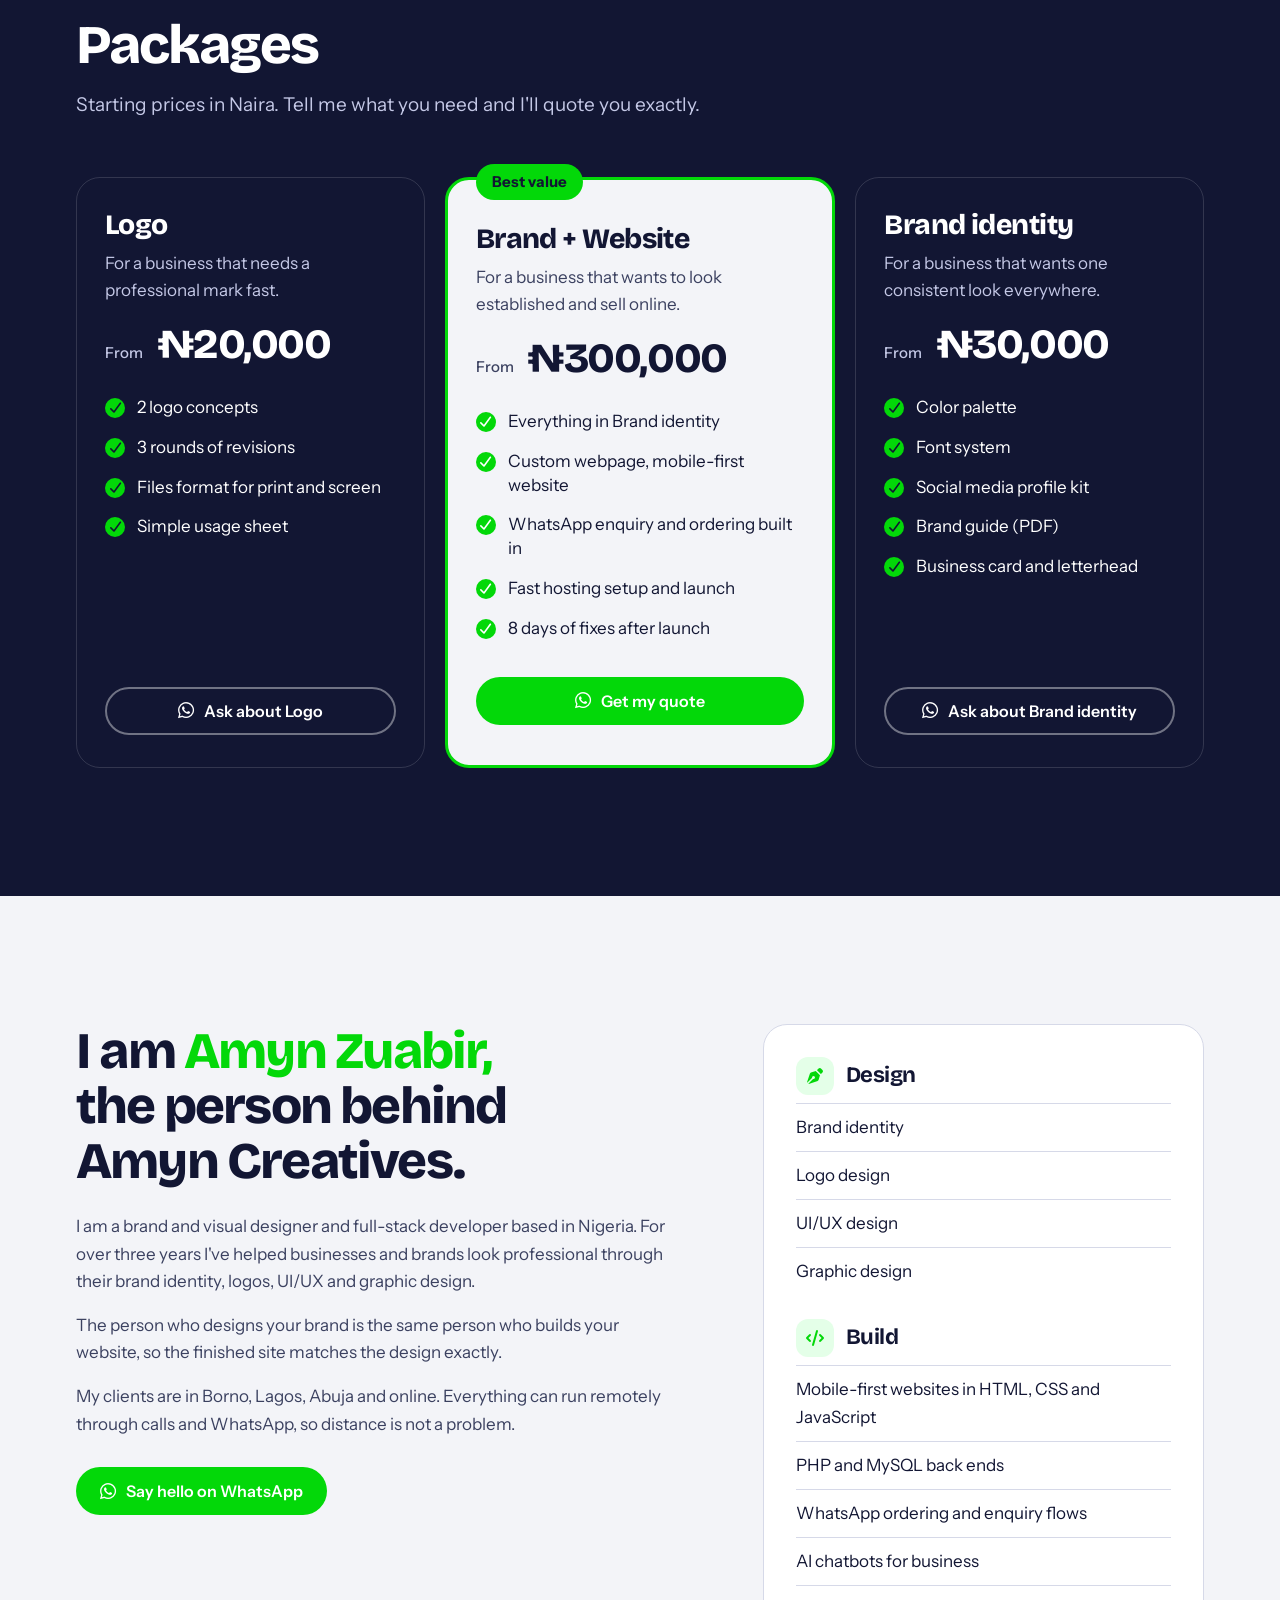
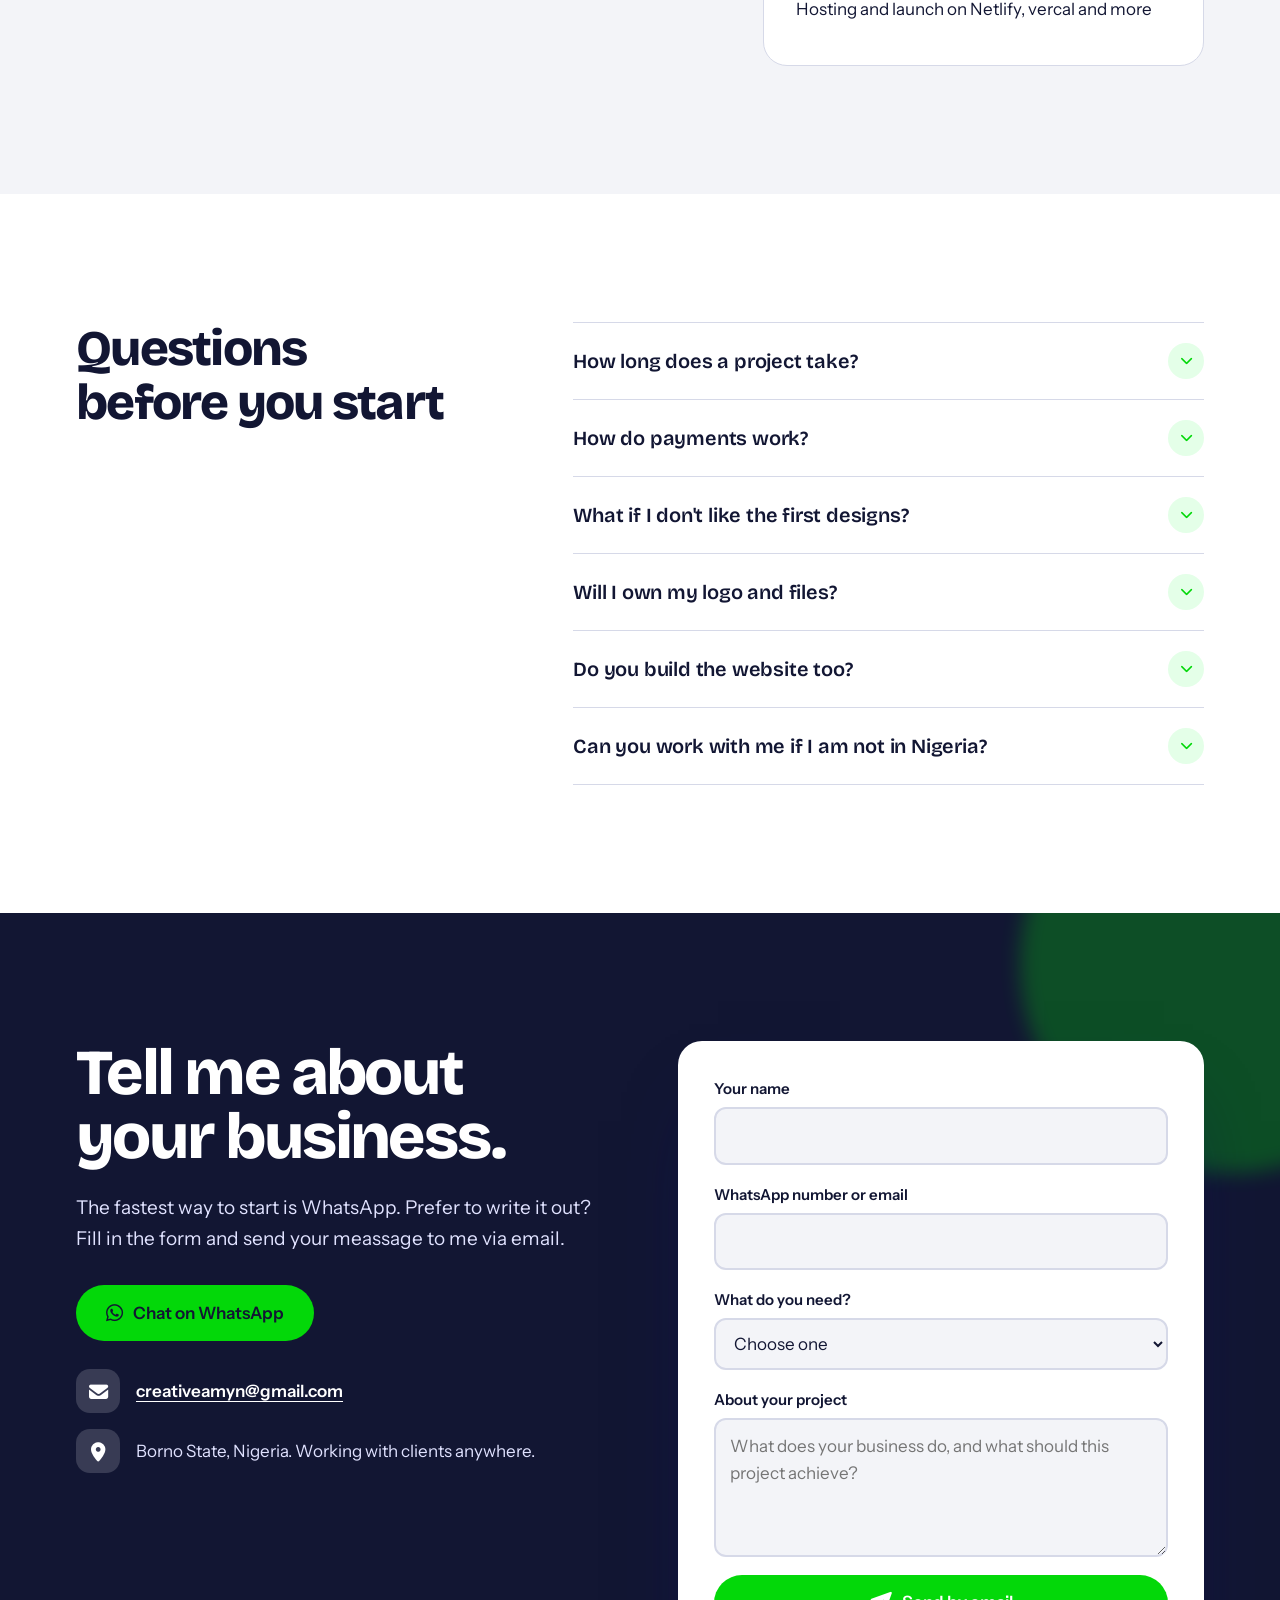
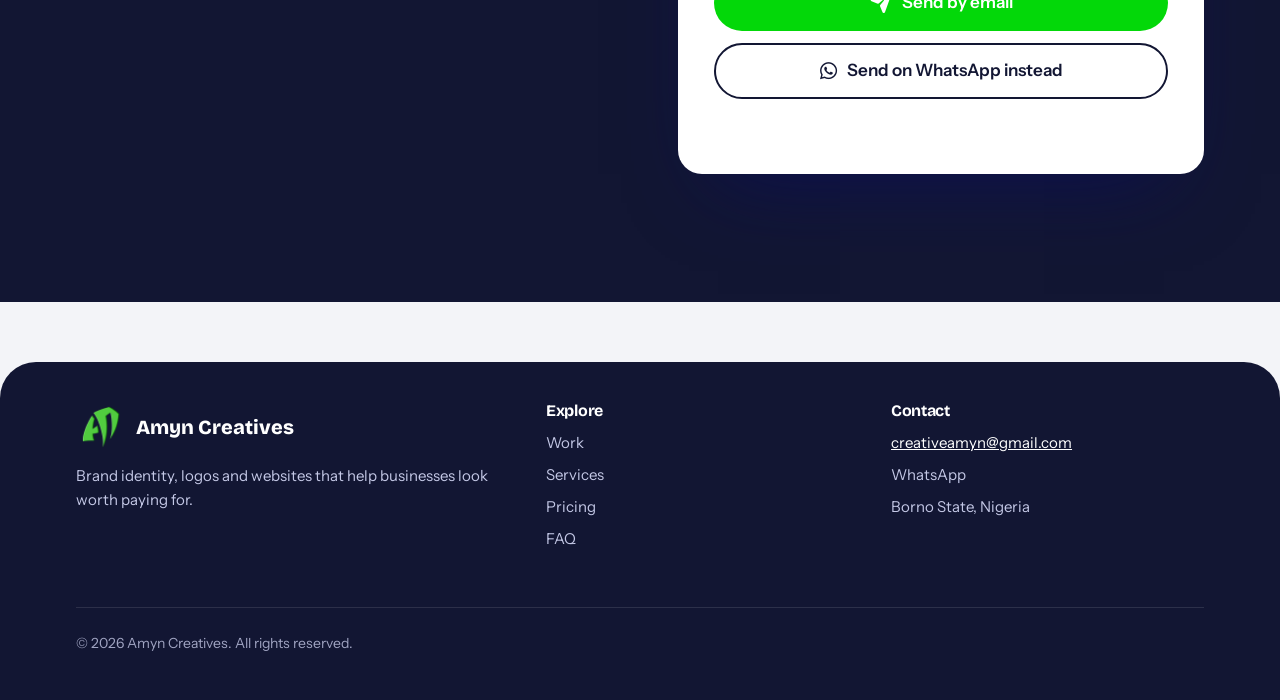
==== commit 4669df11: "Modify Open Graph description in index.html Updated the Open Graph description for clarity." ====
--- a/index.html
+++ b/index.html
@@ -12,7 +12,7 @@
 
   <meta property="og:type" content="website">
   <meta property="og:title" content="Amyn Creatives | Build a brand that looks worth paying for">
-  <meta property="og:description" content="Logo, brand identity and website design by Amyn. See my works and get a free quote on WhatsApp.">
+  <meta property="og:description" content="Logo, brand identity and website design by Amyn.">
   <meta property="og:url" content="https://amynpixels.netlify.app/">
   <meta property="og:image" content="https://amynpixels.netlify.app/assets/og-image.jpg">
   <meta property="og:image:width" content="1200">
